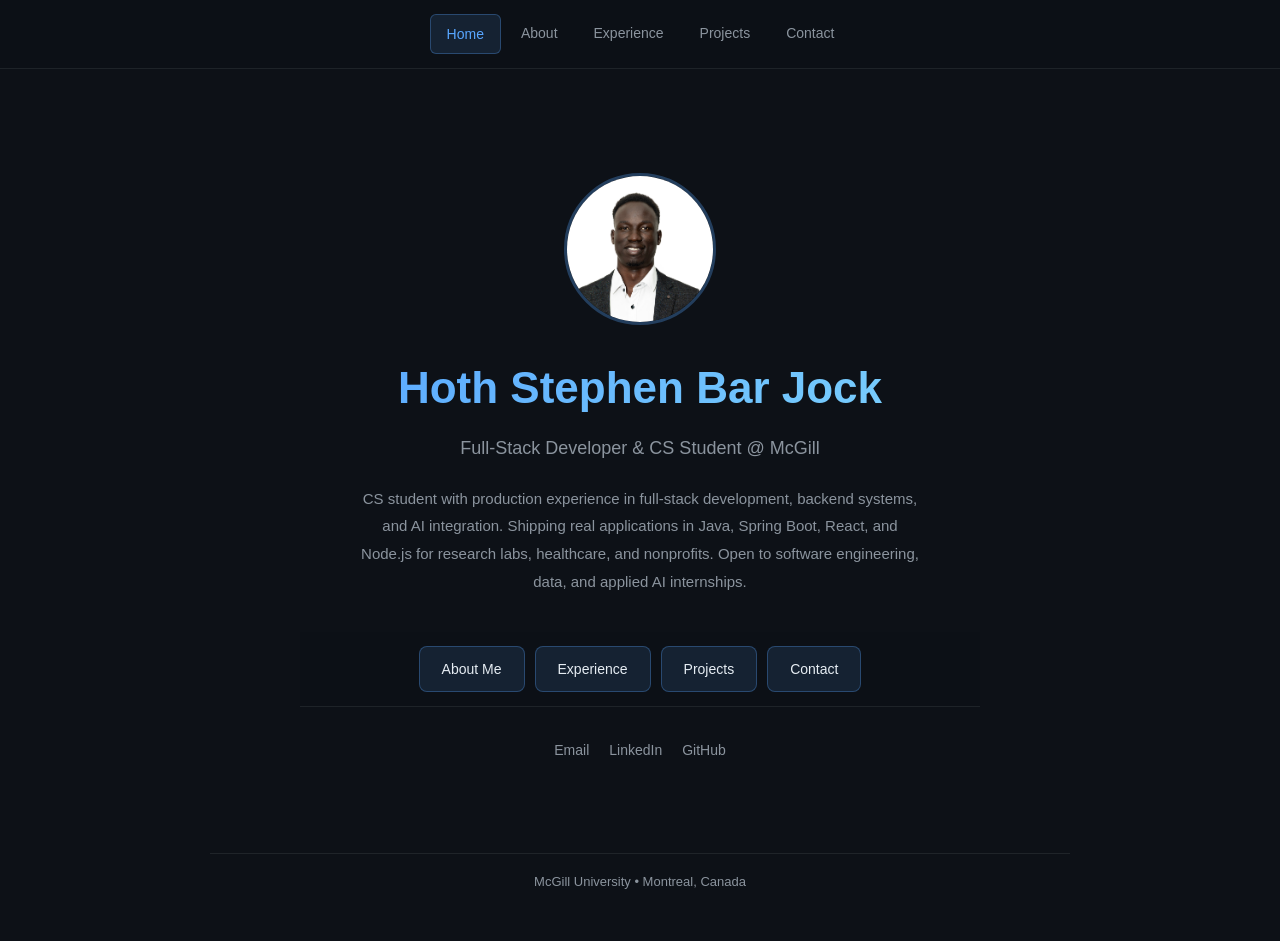
==== index.html @ c53341c7 "Initial portfolio site" ====
<!DOCTYPE html>
<html lang="en">
<head>
  <meta charset="utf-8">
  <meta name="viewport" content="width=device-width, initial-scale=1">
  <meta name="description" content="Hoth Stephen Bar Jock — Full-Stack Developer and CS student at McGill University. Building scalable APIs, web applications, and AI-integrated systems.">
  <meta name="robots" content="index, follow">
  <meta name="theme-color" content="#0d1117">
  <meta property="og:title" content="Hoth Stephen Bar Jock — Full-Stack Developer">
  <meta property="og:description" content="CS student at McGill building scalable APIs, web apps, and AI-integrated systems in Java, Spring Boot, React, and Node.js.">
  <meta property="og:type" content="website">
  <meta http-equiv="Content-Security-Policy" content="default-src 'self'; style-src 'self'; img-src 'self'; script-src 'none'; base-uri 'self'; form-action 'none'">
  <meta http-equiv="X-Content-Type-Options" content="nosniff">
  <title>Hoth Stephen Bar Jock — Full-Stack Developer</title>
  <link rel="stylesheet" href="assets/style.css">
</head>
<body>
  <a href="#main" class="skip-link">Skip to main content</a>

  <nav aria-label="Main navigation">
    <ul>
      <li><a href="index.html" class="active" aria-current="page">Home</a></li>
      <li><a href="about.html">About</a></li>
      <li><a href="experience.html">Experience</a></li>
      <li><a href="projects.html">Projects</a></li>
      <li><a href="contact.html">Contact</a></li>
    </ul>
  </nav>

  <main id="main">
    <div class="landing-container">
      <div class="landing-content">
        <img
          src="profile.jpeg"
          alt="Hoth Stephen Bar Jock"
          class="profile-pic"
          width="152"
          height="152"
        >

        <h1 class="landing-name">Hoth Stephen Bar Jock</h1>
        <p class="landing-subtitle">Full-Stack Developer &amp; CS Student @ McGill</p>

        <p class="landing-intro">
          CS student with production experience in full-stack development, backend systems, and AI integration.
          Shipping real applications in Java, Spring Boot, React, and Node.js for research labs, healthcare, and nonprofits.
          Open to software engineering, data, and applied AI internships.
        </p>

        <nav class="nav-links" aria-label="Page shortcuts">
          <a href="about.html">About Me</a>
          <a href="experience.html">Experience</a>
          <a href="projects.html">Projects</a>
          <a href="contact.html">Contact</a>
        </nav>

        <div class="social-links">
          <a href="mailto:hothbar7@gmail.com">Email</a>
          <a href="https://linkedin.com/in/hothjock" target="_blank" rel="noopener noreferrer">LinkedIn</a>
          <a href="https://github.com/hothbar" target="_blank" rel="noopener noreferrer">GitHub</a>
        </div>
      </div>

      <div class="landing-footer">
        McGill University &bull; Montreal, Canada
      </div>
    </div>
  </main>
</body>
</html>
---- assets/style.css ----
:root {
  --bg: #0d1117;
  --card: #161b22;
  --text: #e6edf3;
  --muted: #8b949e;
  --accent: #58a6ff;
  --accent-dim: rgba(88,166,255,0.12);
  --accent-border: rgba(88,166,255,0.3);
  --border: rgba(240,246,252,0.08);
}

* { box-sizing: border-box; margin: 0; padding: 0; }

html { scroll-behavior: smooth; }

body {
  font-family: -apple-system, BlinkMacSystemFont, "Segoe UI", Roboto, "Helvetica Neue", Arial, sans-serif;
  background: var(--bg);
  color: var(--text);
  line-height: 1.6;
  min-height: 100vh;
}

/* Skip link — keyboard accessibility */
.skip-link {
  position: absolute;
  top: -48px;
  left: 16px;
  background: var(--accent);
  color: #0d1117;
  padding: 10px 18px;
  text-decoration: none;
  border-radius: 0 0 8px 8px;
  font-weight: 600;
  font-size: 14px;
  z-index: 100;
  transition: top 0.15s;
}
.skip-link:focus { top: 0; }

/* Focus ring */
a:focus-visible,
button:focus-visible {
  outline: 2px solid var(--accent);
  outline-offset: 3px;
  border-radius: 4px;
}

/* Nav */
nav {
  background: rgba(13,17,23,0.96);
  backdrop-filter: blur(12px);
  -webkit-backdrop-filter: blur(12px);
  border-bottom: 1px solid var(--border);
  padding: 14px 20px;
  position: sticky;
  top: 0;
  z-index: 50;
}

nav ul {
  list-style: none;
  display: flex;
  gap: 4px;
  justify-content: center;
  flex-wrap: wrap;
  max-width: 900px;
  margin: 0 auto;
}

nav a {
  color: var(--muted);
  text-decoration: none;
  padding: 8px 16px;
  border-radius: 6px;
  transition: background 0.15s, color 0.15s;
  font-size: 14px;
  font-weight: 500;
  display: block;
}

nav a:hover {
  background: var(--accent-dim);
  color: var(--accent);
}

nav a.active {
  background: var(--accent-dim);
  color: var(--accent);
  border: 1px solid var(--accent-border);
}

/* Layout */
.container {
  max-width: 900px;
  margin: 0 auto;
  padding: 48px 20px;
}

/* Page header */
.page-header {
  text-align: center;
  margin-bottom: 52px;
}

.page-header h1 {
  font-size: 40px;
  font-weight: 700;
  margin-bottom: 10px;
  background: linear-gradient(135deg, var(--accent) 0%, #7dd3fc 100%);
  -webkit-background-clip: text;
  -webkit-text-fill-color: transparent;
  background-clip: text;
}

.page-header p { color: var(--muted); font-size: 17px; }

/* Cards */
.card {
  background: var(--card);
  border: 1px solid var(--border);
  border-radius: 12px;
  padding: 28px 30px;
  margin-bottom: 18px;
  transition: border-color 0.2s, transform 0.2s;
}

.card:hover {
  border-color: var(--accent-border);
  transform: translateY(-1px);
}

.card h2 {
  font-size: 19px;
  font-weight: 600;
  margin-bottom: 6px;
  color: var(--text);
}

.card .meta {
  color: var(--muted);
  font-size: 13px;
  margin-bottom: 12px;
}

.card p {
  color: var(--muted);
  font-size: 15px;
  line-height: 1.75;
}

.card ul {
  list-style: none;
  padding: 0;
  margin: 0;
}

.card ul li {
  color: var(--muted);
  font-size: 15px;
  line-height: 1.75;
  padding-left: 18px;
  position: relative;
  margin-bottom: 6px;
}

.card ul li::before {
  content: "›";
  position: absolute;
  left: 0;
  color: var(--accent);
  font-weight: 700;
}

/* Date badge */
.date-badge {
  display: inline-block;
  color: var(--accent);
  font-size: 11px;
  font-weight: 600;
  letter-spacing: 0.5px;
  text-transform: uppercase;
  margin-bottom: 8px;
}

/* Tags */
.skills {
  display: flex;
  gap: 8px;
  flex-wrap: wrap;
  margin-top: 14px;
}

.tag {
  font-size: 12px;
  color: var(--accent);
  background: var(--accent-dim);
  border: 1px solid var(--accent-border);
  padding: 3px 11px;
  border-radius: 20px;
  font-weight: 500;
}

/* Project grid */
.project-grid {
  display: grid;
  grid-template-columns: repeat(auto-fit, minmax(280px, 1fr));
  gap: 18px;
}

/* GitHub / external link buttons inside cards */
.card-links {
  display: flex;
  gap: 10px;
  margin-top: 16px;
  flex-wrap: wrap;
}

.card-links a {
  font-size: 12px;
  font-weight: 500;
  color: var(--accent);
  text-decoration: none;
  border: 1px solid var(--accent-border);
  padding: 5px 14px;
  border-radius: 6px;
  transition: background 0.15s;
}

.card-links a:hover {
  background: var(--accent-dim);
  text-decoration: none;
}

/* Skills grouped by category */
.skill-group {
  margin-bottom: 18px;
}

.skill-group:last-child { margin-bottom: 0; }

.skill-group-label {
  font-size: 11px;
  font-weight: 600;
  text-transform: uppercase;
  letter-spacing: 0.6px;
  color: var(--muted);
  margin-bottom: 8px;
}

/* Awards */
.award-item {
  padding: 14px 0;
  border-bottom: 1px solid var(--border);
}

.award-item:last-child {
  border-bottom: none;
  padding-bottom: 0;
}

.award-item:first-child { padding-top: 0; }

.award-item h3 {
  font-size: 15px;
  font-weight: 600;
  color: var(--text);
  margin-bottom: 2px;
}

.award-item p {
  font-size: 13px;
  color: var(--muted);
  line-height: 1.5;
}

/* Contact grid */
.contact-grid {
  display: grid;
  grid-template-columns: repeat(auto-fit, minmax(180px, 1fr));
  gap: 14px;
  margin-top: 24px;
}

.contact-item {
  display: flex;
  flex-direction: column;
  align-items: center;
  gap: 6px;
  padding: 20px 16px;
  background: var(--card);
  border: 1px solid var(--border);
  border-radius: 10px;
  text-decoration: none;
  transition: border-color 0.2s, transform 0.2s;
}

.contact-item:hover {
  border-color: var(--accent-border);
  transform: translateY(-2px);
  text-decoration: none;
}

.contact-label {
  font-size: 10px;
  text-transform: uppercase;
  letter-spacing: 0.6px;
  color: var(--muted);
  font-weight: 600;
}

.contact-value {
  font-size: 13px;
  color: var(--accent);
  text-align: center;
  word-break: break-all;
}

/* Links */
a { color: var(--accent); text-decoration: none; }
a:hover { text-decoration: underline; }

/* Footer */
footer {
  margin-top: 72px;
  padding-top: 20px;
  border-top: 1px solid var(--border);
  color: var(--muted);
  font-size: 13px;
  text-align: center;
}

/* ── Landing page ── */
.landing-container {
  max-width: 900px;
  margin: 0 auto;
  padding: 48px 20px;
}

.landing-content {
  text-align: center;
  max-width: 680px;
  margin: 0 auto;
  padding: 56px 0 40px;
}

.profile-pic {
  width: 152px;
  height: 152px;
  border-radius: 50%;
  border: 3px solid var(--accent-border);
  object-fit: cover;
  object-position: center 15%;
  margin: 0 auto 28px;
  display: block;
  transition: transform 0.25s ease, box-shadow 0.25s ease;
}

.profile-pic:hover {
  transform: scale(1.04);
  box-shadow: 0 0 0 6px var(--accent-dim);
}

.landing-name {
  font-size: 44px;
  font-weight: 700;
  margin-bottom: 10px;
  background: linear-gradient(135deg, var(--accent) 0%, #7dd3fc 100%);
  -webkit-background-clip: text;
  -webkit-text-fill-color: transparent;
  background-clip: text;
}

.landing-subtitle {
  color: var(--muted);
  font-size: 18px;
  margin-bottom: 22px;
  font-weight: 400;
}

.landing-intro {
  font-size: 15px;
  line-height: 1.85;
  color: var(--muted);
  margin-bottom: 36px;
  max-width: 560px;
  margin-left: auto;
  margin-right: auto;
}

.nav-links {
  display: flex;
  gap: 10px;
  justify-content: center;
  flex-wrap: wrap;
  margin-bottom: 32px;
}

.nav-links a {
  color: var(--text);
  text-decoration: none;
  padding: 11px 22px;
  background: var(--accent-dim);
  border: 1px solid var(--accent-border);
  border-radius: 8px;
  font-size: 14px;
  font-weight: 500;
  transition: background 0.15s, transform 0.15s;
}

.nav-links a:hover {
  background: rgba(88,166,255,0.22);
  transform: translateY(-2px);
  text-decoration: none;
}

.social-links {
  display: flex;
  gap: 20px;
  justify-content: center;
  margin-top: 20px;
}

.social-links a {
  color: var(--muted);
  text-decoration: none;
  font-size: 14px;
  transition: color 0.15s;
}

.social-links a:hover { color: var(--accent); }

.landing-footer {
  margin-top: 52px;
  padding-top: 18px;
  border-top: 1px solid var(--border);
  color: var(--muted);
  font-size: 13px;
  text-align: center;
}

/* ── Responsive ── */
@media (max-width: 600px) {
  .page-header h1 { font-size: 30px; }
  .landing-name { font-size: 32px; }
  .landing-subtitle { font-size: 16px; }
  .project-grid { grid-template-columns: 1fr; }
  .card { padding: 20px; }
  nav a { padding: 7px 11px; font-size: 13px; }
  .contact-grid { grid-template-columns: 1fr 1fr; }
}

/* ── Print ── */
@media print {
  nav, footer, .landing-footer { display: none; }
  body { background: #fff; color: #000; }
  .card { border: 1px solid #ccc; box-shadow: none; }
  .tag { border: 1px solid #aaa; color: #333; }
  a { color: #0969da; }
  .card:hover { transform: none; }
}
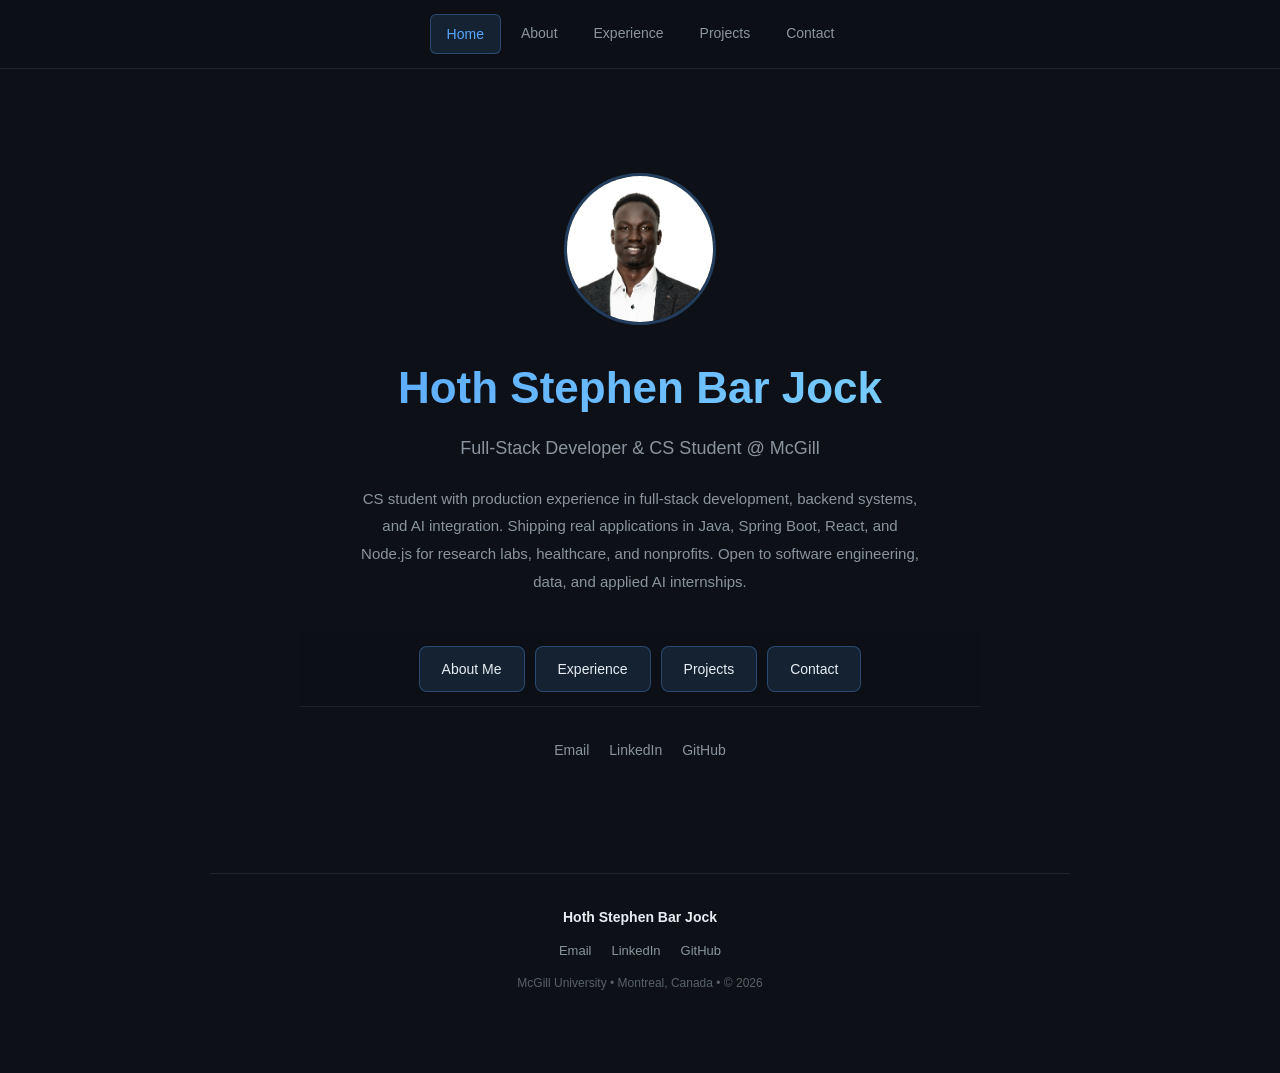
==== commit 121ebe1e: "Add consistent footer across all pages" ====
--- a/index.html
+++ b/index.html
@@ -61,9 +61,15 @@
         </div>
       </div>
 
-      <div class="landing-footer">
-        McGill University &bull; Montreal, Canada
-      </div>
+      <footer>
+        <p class="footer-name">Hoth Stephen Bar Jock</p>
+        <div class="footer-links">
+          <a href="mailto:hothbar7@gmail.com">Email</a>
+          <a href="https://linkedin.com/in/hothjock" target="_blank" rel="noopener noreferrer">LinkedIn</a>
+          <a href="https://github.com/hothbar" target="_blank" rel="noopener noreferrer">GitHub</a>
+        </div>
+        <p class="footer-copy">McGill University &bull; Montreal, Canada &bull; &copy; 2026</p>
+      </footer>
     </div>
   </main>
 </body>
--- a/assets/style.css
+++ b/assets/style.css
@@ -201,6 +201,13 @@
   font-weight: 500;
 }
 
+/* VPN / access caution note */
+.vpn-note {
+  margin-top: 10px;
+  font-size: 12px;
+  color: #e3b341;
+}
+
 /* Project grid */
 .project-grid {
   display: grid;
@@ -323,11 +330,39 @@
 /* Footer */
 footer {
   margin-top: 72px;
-  padding-top: 20px;
+  padding: 32px 20px;
   border-top: 1px solid var(--border);
+  text-align: center;
+}
+
+.footer-links {
+  display: flex;
+  gap: 20px;
+  justify-content: center;
+  margin: 12px 0;
+}
+
+.footer-links a {
   color: var(--muted);
   font-size: 13px;
-  text-align: center;
+  text-decoration: none;
+  transition: color 0.15s;
+}
+
+.footer-links a:hover { color: var(--accent); }
+
+.footer-name {
+  font-size: 14px;
+  font-weight: 600;
+  color: var(--text);
+  margin-bottom: 4px;
+}
+
+.footer-copy {
+  font-size: 12px;
+  color: var(--muted);
+  margin-top: 12px;
+  opacity: 0.6;
 }
 
 /* ── Landing page ── */
@@ -430,14 +465,6 @@
 
 .social-links a:hover { color: var(--accent); }
 
-.landing-footer {
-  margin-top: 52px;
-  padding-top: 18px;
-  border-top: 1px solid var(--border);
-  color: var(--muted);
-  font-size: 13px;
-  text-align: center;
-}
 
 /* ── Responsive ── */
 @media (max-width: 600px) {
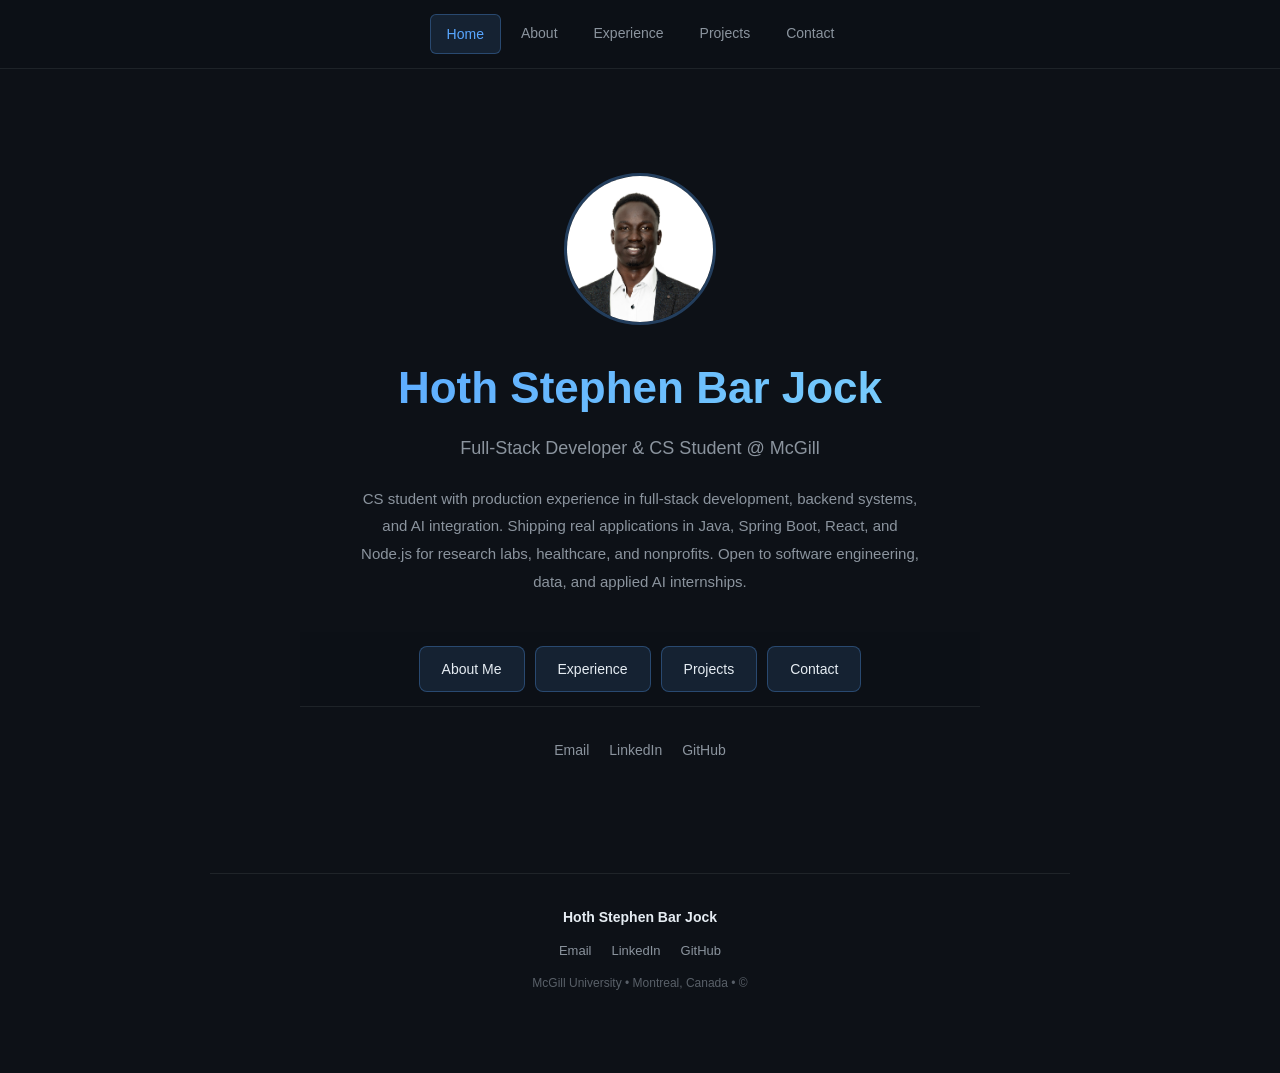
==== commit 5277c641: "Dynamic copyright year via JS" ====
--- a/index.html
+++ b/index.html
@@ -9,7 +9,7 @@
   <meta property="og:title" content="Hoth Stephen Bar Jock — Full-Stack Developer">
   <meta property="og:description" content="CS student at McGill building scalable APIs, web apps, and AI-integrated systems in Java, Spring Boot, React, and Node.js.">
   <meta property="og:type" content="website">
-  <meta http-equiv="Content-Security-Policy" content="default-src 'self'; style-src 'self'; img-src 'self'; script-src 'none'; base-uri 'self'; form-action 'none'">
+  <meta http-equiv="Content-Security-Policy" content="default-src 'self'; style-src 'self'; img-src 'self'; script-src 'self'; base-uri 'self'; form-action 'none'">
   <meta http-equiv="X-Content-Type-Options" content="nosniff">
   <title>Hoth Stephen Bar Jock — Full-Stack Developer</title>
   <link rel="stylesheet" href="assets/style.css">
@@ -68,9 +68,10 @@
           <a href="https://linkedin.com/in/hothjock" target="_blank" rel="noopener noreferrer">LinkedIn</a>
           <a href="https://github.com/hothbar" target="_blank" rel="noopener noreferrer">GitHub</a>
         </div>
-        <p class="footer-copy">McGill University &bull; Montreal, Canada &bull; &copy; 2026</p>
+        <p class="footer-copy">McGill University &bull; Montreal, Canada &bull; &copy; <span id="year"></span></p>
       </footer>
     </div>
   </main>
+  <script src="assets/main.js"></script>
 </body>
 </html>
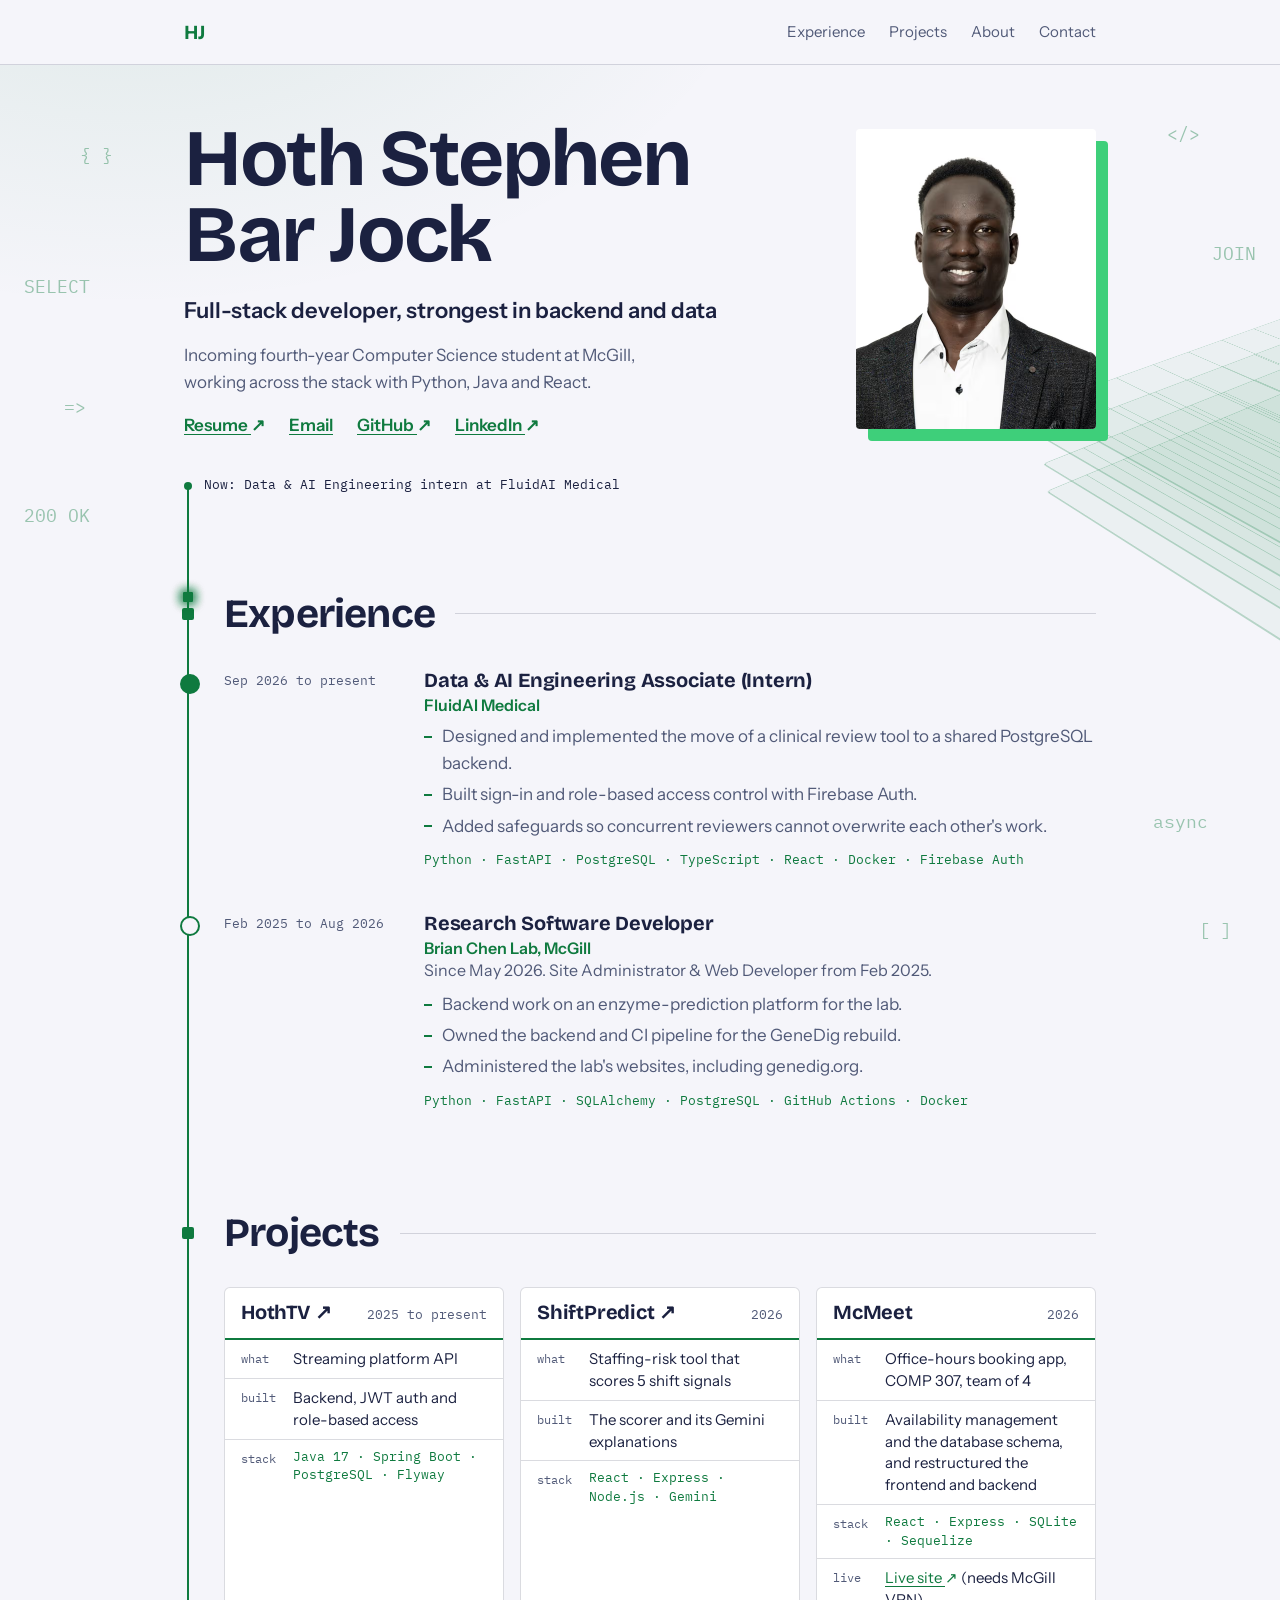
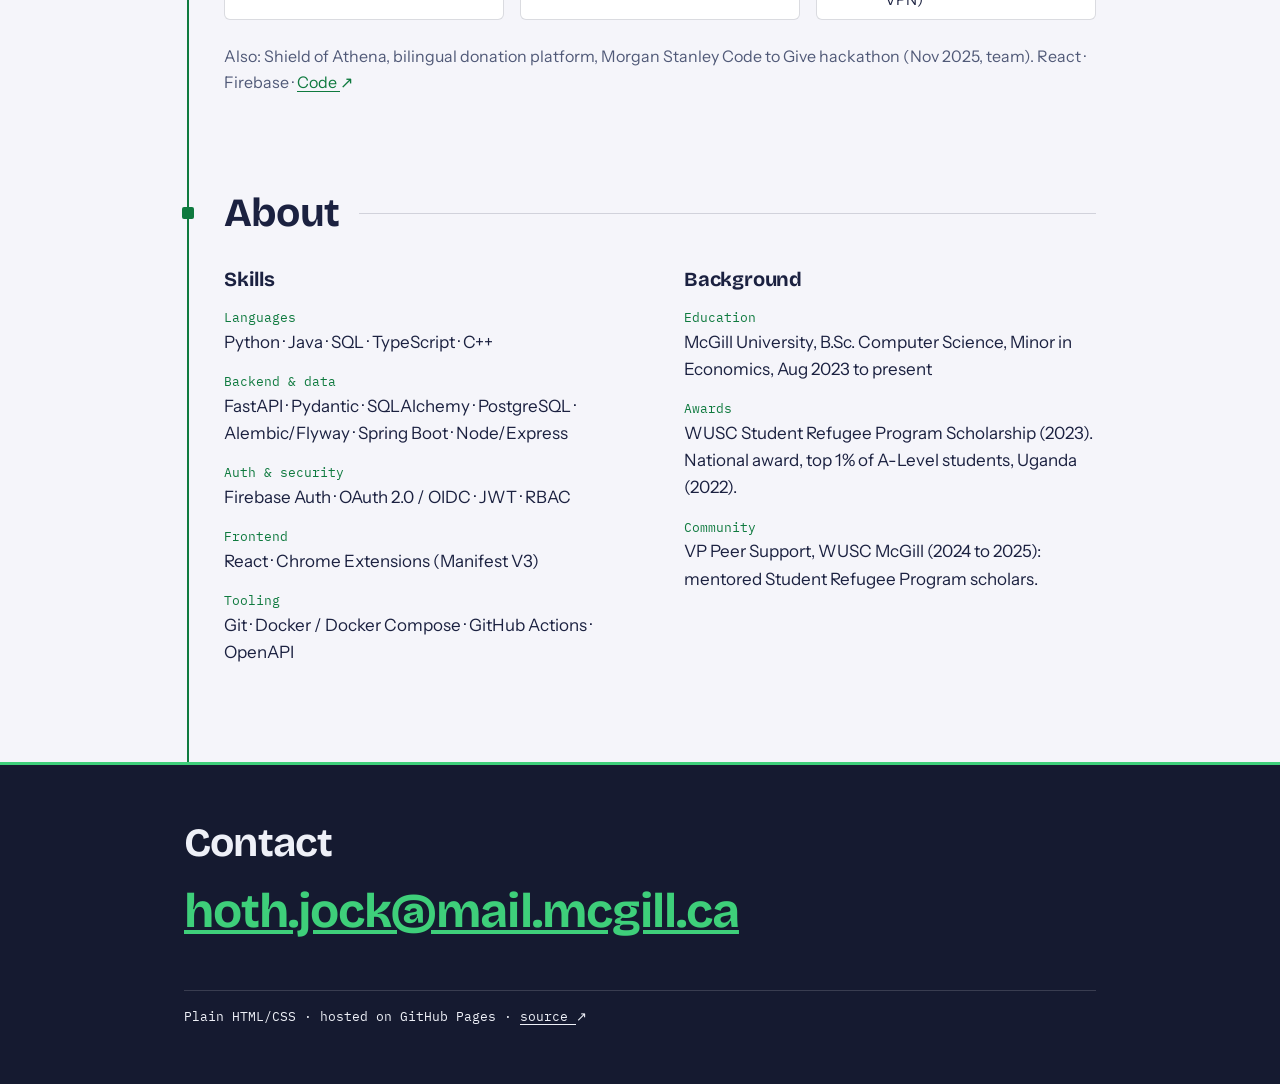
==== commit 8e36de0a: "Redesign site as a single page with self-hosted assets" ====
--- a/index.html
+++ b/index.html
@@ -2,76 +2,220 @@
 <html lang="en">
 <head>
   <meta charset="utf-8">
+  <meta http-equiv="Content-Security-Policy" content="default-src 'self'; img-src 'self'; style-src 'self'; font-src 'self'; script-src 'none'; object-src 'none'; base-uri 'self'; form-action 'none'">
+  <meta name="referrer" content="strict-origin-when-cross-origin">
   <meta name="viewport" content="width=device-width, initial-scale=1">
-  <meta name="description" content="Hoth Stephen Bar Jock — Full-Stack Developer and CS student at McGill University. Building scalable APIs, web applications, and AI-integrated systems.">
+  <title>Hoth Stephen Bar Jock, software developer</title>
+  <meta name="description" content="Hoth Stephen Bar Jock is a full-stack developer and McGill Computer Science student, strongest in backend and data systems.">
   <meta name="robots" content="index, follow">
-  <meta name="theme-color" content="#0d1117">
-  <meta property="og:title" content="Hoth Stephen Bar Jock — Full-Stack Developer">
-  <meta property="og:description" content="CS student at McGill building scalable APIs, web apps, and AI-integrated systems in Java, Spring Boot, React, and Node.js.">
+  <meta name="color-scheme" content="dark light">
+  <meta name="theme-color" content="#151a30" media="(prefers-color-scheme: dark)">
+  <meta name="theme-color" content="#f5f5fa" media="(prefers-color-scheme: light)">
+  <link rel="canonical" href="https://hothjock.com/">
   <meta property="og:type" content="website">
-  <meta http-equiv="Content-Security-Policy" content="default-src 'self'; style-src 'self'; img-src 'self'; script-src 'self'; base-uri 'self'; form-action 'none'">
-  <meta http-equiv="X-Content-Type-Options" content="nosniff">
-  <title>Hoth Stephen Bar Jock — Full-Stack Developer</title>
-  <link rel="stylesheet" href="assets/style.css">
+  <meta property="og:site_name" content="Hoth Stephen Bar Jock">
+  <meta property="og:title" content="Hoth Stephen Bar Jock, software developer">
+  <meta property="og:description" content="Full-stack developer, strongest in backend and data. CS student at McGill University, Montreal.">
+  <meta property="og:url" content="https://hothjock.com/">
+  <meta property="og:image" content="https://hothjock.com/assets/og.png">
+  <meta property="og:image:width" content="1200">
+  <meta property="og:image:height" content="630">
+  <meta property="og:image:alt" content="Hoth Stephen Bar Jock, full-stack developer, strongest in backend and data">
+  <meta name="twitter:card" content="summary_large_image">
+  <link rel="icon" href="/favicon.ico" sizes="32x32">
+  <link rel="icon" href="/assets/icon.svg" type="image/svg+xml">
+  <link rel="apple-touch-icon" href="/apple-touch-icon.png">
+  <link rel="preload" href="/assets/fonts/bricolage-grotesque-latin-700-normal.woff2" as="font" type="font/woff2" crossorigin>
+  <link rel="stylesheet" href="/assets/style.css">
+  <script type="application/ld+json">
+  {
+    "@context": "https://schema.org",
+    "@type": "Person",
+    "name": "Hoth Stephen Bar Jock",
+    "alternateName": ["Hoth Jock", "Hoth Bar Jock", "Hoth Bar"],
+    "url": "https://hothjock.com/",
+    "image": "https://hothjock.com/assets/profile-480.jpg",
+    "jobTitle": "Software Developer",
+    "alumniOf": { "@type": "CollegeOrUniversity", "name": "McGill University" },
+    "sameAs": ["https://www.linkedin.com/in/hothjock", "https://github.com/hothbar"]
+  }
+  </script>
 </head>
 <body>
   <a href="#main" class="skip-link">Skip to main content</a>
 
+  <div class="tokens" aria-hidden="true"><b></b><b></b><b></b><b></b><b></b><b></b><b></b><b></b></div>
+  <div class="db" aria-hidden="true"><div class="disks"><i></i><i></i><i></i><i></i></div></div>
+  <div class="scene" aria-hidden="true">
+    <div class="layers"><i></i><i></i><i></i><i></i></div>
+  </div>
+
   <nav aria-label="Main navigation">
-    <ul>
-      <li><a href="index.html" class="active" aria-current="page">Home</a></li>
-      <li><a href="about.html">About</a></li>
-      <li><a href="experience.html">Experience</a></li>
-      <li><a href="projects.html">Projects</a></li>
-      <li><a href="contact.html">Contact</a></li>
-    </ul>
+    <div class="bar">
+      <a class="brand" href="#main" aria-label="Back to top">HJ</a>
+      <ul role="list">
+        <li><a href="#experience">Experience</a></li>
+        <li><a href="#projects">Projects</a></li>
+        <li><a href="#about">About</a></li>
+        <li><a href="#contact">Contact</a></li>
+      </ul>
+    </div>
   </nav>
 
-  <main id="main">
-    <div class="landing-container">
-      <div class="landing-content">
-        <img
-          src="profile.jpeg"
-          alt="Hoth Stephen Bar Jock"
-          class="profile-pic"
-          width="152"
-          height="152"
-        >
-
-        <h1 class="landing-name">Hoth Stephen Bar Jock</h1>
-        <p class="landing-subtitle">Full-Stack Developer &amp; CS Student @ McGill</p>
-
-        <p class="landing-intro">
-          CS student with production experience in full-stack development, backend systems, and AI integration.
-          Shipping real applications in Java, Spring Boot, React, and Node.js for research labs, healthcare, and nonprofits.
-          Open to software engineering, data, and applied AI internships.
-        </p>
-
-        <nav class="nav-links" aria-label="Page shortcuts">
-          <a href="about.html">About Me</a>
-          <a href="experience.html">Experience</a>
-          <a href="projects.html">Projects</a>
-          <a href="contact.html">Contact</a>
-        </nav>
-
-        <div class="social-links">
-          <a href="mailto:hothbar7@gmail.com">Email</a>
-          <a href="https://linkedin.com/in/hothjock" target="_blank" rel="noopener noreferrer">LinkedIn</a>
-          <a href="https://github.com/hothbar" target="_blank" rel="noopener noreferrer">GitHub</a>
-        </div>
-      </div>
-
-      <footer>
-        <p class="footer-name">Hoth Stephen Bar Jock</p>
-        <div class="footer-links">
-          <a href="mailto:hothbar7@gmail.com">Email</a>
-          <a href="https://linkedin.com/in/hothjock" target="_blank" rel="noopener noreferrer">LinkedIn</a>
-          <a href="https://github.com/hothbar" target="_blank" rel="noopener noreferrer">GitHub</a>
-        </div>
-        <p class="footer-copy">McGill University &bull; Montreal, Canada &bull; &copy; <span id="year"></span></p>
-      </footer>
+  <main id="main" tabindex="-1">
+    <section class="intro" aria-label="Introduction">
+      <div>
+        <h1><span class="line">Hoth Stephen </span><span class="line">Bar Jock</span></h1>
+        <p class="headline">Full-stack developer, strongest in backend and data</p>
+        <p class="bio">Incoming fourth-year Computer Science student at McGill, working across the stack with Python, Java and React.</p>
+        <ul class="links" role="list">
+          <li><a href="/assets/Hoth_Jock_Resume.pdf" target="_blank" rel="noopener noreferrer">Resume <span class="arrow" aria-hidden="true">↗</span><span class="vh"> (PDF, opens in new tab)</span></a></li>
+          <li><a href="mailto:hoth.jock@mail.mcgill.ca">Email</a></li>
+          <li><a href="https://github.com/hothbar" target="_blank" rel="noopener noreferrer">GitHub <span class="arrow" aria-hidden="true">↗</span><span class="vh"> (opens in new tab)</span></a></li>
+          <li><a href="https://www.linkedin.com/in/hothjock" target="_blank" rel="noopener noreferrer">LinkedIn <span class="arrow" aria-hidden="true">↗</span><span class="vh"> (opens in new tab)</span></a></li>
+        </ul>
+        <p class="now"><span class="dot" aria-hidden="true"></span>Now: Data &amp; AI Engineering intern at FluidAI Medical</p>
+      </div>
+      <picture class="portrait">
+        <source type="image/avif" srcset="/assets/profile-480.avif">
+        <source type="image/webp" srcset="/assets/profile-480.webp">
+        <img src="/assets/profile-480.jpg" alt="Portrait of Hoth Stephen Bar Jock" width="480" height="600" fetchpriority="high">
+      </picture>
+    </section>
+
+    <div class="pipe">
+    <span class="packet" aria-hidden="true"></span><span class="packet" aria-hidden="true"></span><span class="packet" aria-hidden="true"></span>
+    <section id="experience" aria-labelledby="experience-label">
+      <h2 id="experience-label">Experience</h2>
+
+      <div>
+      <article class="stop current">
+        <p class="when">Sep 2026 to present</p>
+        <div>
+          <h3>Data &amp; AI Engineering Associate (Intern) <span class="org">FluidAI Medical</span></h3>
+          <ul role="list">
+            <li>Designed and implemented the move of a clinical review tool to a shared PostgreSQL backend.</li>
+            <li>Built sign-in and role-based access control with Firebase Auth.</li>
+            <li>Added safeguards so concurrent reviewers cannot overwrite each other's work.</li>
+          </ul>
+          <p class="stack">Python · FastAPI · PostgreSQL · TypeScript · React · Docker · Firebase Auth</p>
+        </div>
+      </article>
+
+      <article class="stop">
+        <p class="when">Feb 2025 to Aug 2026</p>
+        <div>
+          <h3>Research Software Developer <span class="org">Brian Chen Lab, McGill</span></h3>
+          <p class="sub">Since May 2026. Site Administrator &amp; Web Developer from Feb 2025.</p>
+          <ul role="list">
+            <li>Backend work on an enzyme-prediction platform for the lab.</li>
+            <li>Owned the backend and CI pipeline for the GeneDig rebuild.</li>
+            <li>Administered the lab's websites, including genedig.org.</li>
+          </ul>
+          <p class="stack">Python · FastAPI · SQLAlchemy · PostgreSQL · GitHub Actions · Docker</p>
+        </div>
+      </article>
+      </div>
+    </section>
+
+    <section id="projects" aria-labelledby="projects-label">
+      <h2 id="projects-label">Projects</h2>
+
+      <div class="tiles">
+      <article class="tile">
+        <header class="tile-head">
+          <h3><a href="https://github.com/hothbar/hothtv" target="_blank" rel="noopener noreferrer">HothTV <span class="arrow" aria-hidden="true">↗</span><span class="vh"> (opens in new tab)</span></a></h3>
+          <p class="when">2025 to present</p>
+        </header>
+        <dl class="spec">
+          <dt>what</dt>
+          <dd>Streaming platform API</dd>
+          <dt>built</dt>
+          <dd>Backend, JWT auth and role-based access</dd>
+          <dt>stack</dt>
+          <dd class="stack">Java 17 · Spring Boot · PostgreSQL · Flyway</dd>
+        </dl>
+      </article>
+
+      <article class="tile">
+        <header class="tile-head">
+          <h3><a href="https://github.com/hothbar/ShiftPredict" target="_blank" rel="noopener noreferrer">ShiftPredict <span class="arrow" aria-hidden="true">↗</span><span class="vh"> (opens in new tab)</span></a></h3>
+          <p class="when">2026</p>
+        </header>
+        <dl class="spec">
+          <dt>what</dt>
+          <dd>Staffing-risk tool that scores 5 shift signals</dd>
+          <dt>built</dt>
+          <dd>The scorer and its Gemini explanations</dd>
+          <dt>stack</dt>
+          <dd class="stack">React · Express · Node.js · Gemini</dd>
+        </dl>
+      </article>
+
+      <article class="tile">
+        <header class="tile-head">
+          <h3>McMeet</h3>
+          <p class="when">2026</p>
+        </header>
+        <dl class="spec">
+          <dt>what</dt>
+          <dd>Office-hours booking app, COMP 307, team of 4</dd>
+          <dt>built</dt>
+          <dd>Availability management and the database schema, and restructured the frontend and backend</dd>
+          <dt>stack</dt>
+          <dd class="stack">React · Express · SQLite · Sequelize</dd>
+          <dt>live</dt>
+          <dd><a href="https://winter2026-comp307-group23.cs.mcgill.ca/" target="_blank" rel="noopener noreferrer">Live site <span class="arrow" aria-hidden="true">↗</span><span class="vh"> (opens in new tab)</span></a> (needs McGill VPN)</dd>
+        </dl>
+      </article>
+      </div>
+
+      <p class="also">Also: Shield of Athena, bilingual donation platform, Morgan Stanley Code to Give hackathon (Nov 2025, team). React · Firebase · <a href="https://github.com/hothbar/shieldofathena_team4" target="_blank" rel="noopener noreferrer">Code <span class="arrow" aria-hidden="true">↗</span><span class="vh"> (opens in new tab)</span></a></p>
+    </section>
+
+    <section id="about" aria-labelledby="about-label">
+      <h2 id="about-label">About</h2>
+
+      <div class="about">
+        <div>
+          <h3>Skills</h3>
+          <dl class="facts">
+        <dt>Languages</dt>
+        <dd>Python · Java · SQL · TypeScript · C++</dd>
+        <dt>Backend &amp; data</dt>
+        <dd>FastAPI · Pydantic · SQLAlchemy · PostgreSQL · Alembic/Flyway · Spring Boot · Node/Express</dd>
+        <dt>Auth &amp; security</dt>
+        <dd>Firebase Auth · OAuth 2.0 / OIDC · JWT · RBAC</dd>
+        <dt>Frontend</dt>
+        <dd>React · Chrome Extensions (Manifest V3)</dd>
+        <dt>Tooling</dt>
+        <dd>Git · Docker / Docker Compose · GitHub Actions · OpenAPI</dd>
+          </dl>
+        </div>
+        <div>
+          <h3>Background</h3>
+          <dl class="facts">
+        <dt>Education</dt>
+        <dd>McGill University, B.Sc. Computer Science, Minor in Economics, Aug 2023 to present</dd>
+        <dt>Awards</dt>
+        <dd>WUSC Student Refugee Program Scholarship (2023). National award, top 1% of A-Level students, Uganda (2022).</dd>
+        <dt>Community</dt>
+        <dd>VP Peer Support, WUSC McGill (2024 to 2025): mentored Student Refugee Program scholars.</dd>
+          </dl>
+        </div>
+      </div>
+    </section>
     </div>
   </main>
-  <script src="assets/main.js"></script>
+
+  <footer id="contact">
+    <div class="band">
+      <h2>Contact</h2>
+      <p class="mail"><a href="mailto:hoth.jock@mail.mcgill.ca">hoth.jock@mail.mcgill.ca</a></p>
+      <div class="meta">
+        <p class="stack">Plain HTML/CSS · hosted on GitHub Pages · <a href="https://github.com/hothbar/hothbar.github.io" target="_blank" rel="noopener noreferrer">source <span class="arrow" aria-hidden="true">↗</span><span class="vh"> (opens in new tab)</span></a></p>
+      </div>
+    </div>
+  </footer>
 </body>
 </html>
--- a/assets/style.css
+++ b/assets/style.css
@@ -1,35 +1,106 @@
+@font-face {
+  font-family: "Bricolage Grotesque";
+  src: url("fonts/bricolage-grotesque-latin-700-normal.woff2") format("woff2");
+  font-weight: 700;
+  font-display: swap;
+}
+
+@font-face {
+  font-family: "Instrument Sans";
+  src: url("fonts/instrument-sans-latin-400-normal.woff2") format("woff2");
+  font-weight: 400;
+  font-display: swap;
+}
+
+@font-face {
+  font-family: "Instrument Sans";
+  src: url("fonts/instrument-sans-latin-600-normal.woff2") format("woff2");
+  font-weight: 600;
+  font-display: swap;
+}
+
+@font-face {
+  font-family: "IBM Plex Mono";
+  src: url("fonts/ibm-plex-mono-latin-400-normal.woff2") format("woff2");
+  font-weight: 400;
+  font-display: swap;
+}
+
 :root {
-  --bg: #0d1117;
-  --card: #161b22;
-  --text: #e6edf3;
-  --muted: #8b949e;
-  --accent: #58a6ff;
-  --accent-dim: rgba(88,166,255,0.12);
-  --accent-border: rgba(88,166,255,0.3);
-  --border: rgba(240,246,252,0.08);
+  --bg: #151a30;
+  --bg-nav: rgba(21,26,48,0.985);
+  --surface: #1e2542;
+  --text: #eef0f7;
+  --muted: #aab1c8;
+  --accent: #3ecf7a;
+  --on-accent: #151a30;
+  --frame: #3ecf7a;
+  --glow: rgba(62,207,122,0.13);
+  --band: #1e2542;
+  --on-band: #eef0f7;
+  --token: rgba(62,207,122,0.42);
+  --plane: rgba(62,207,122,0.32);
+  --plane-fill: rgba(62,207,122,0.05);
+  --border: rgba(238,240,247,0.16);
+  --display: "Bricolage Grotesque", -apple-system, BlinkMacSystemFont, "Segoe UI", Arial, sans-serif;
+  --body: "Instrument Sans", -apple-system, BlinkMacSystemFont, "Segoe UI", Arial, sans-serif;
+  --mono: "IBM Plex Mono", ui-monospace, SFMono-Regular, Menlo, Consolas, monospace;
+  --gap: 6rem;
+  --pipe: 2.5rem;
+  --line: 0.1875rem;
+}
+
+@media (prefers-color-scheme: light) {
+  :root {
+    --bg: #f5f5fa;
+    --bg-nav: rgba(245,245,250,0.985);
+    --surface: #ffffff;
+    --text: #1b2140;
+    --muted: #515a78;
+    --accent: #0f7a3f;
+    --on-accent: #ffffff;
+    --glow: rgba(15,122,63,0.1);
+    --band: #151a30;
+    --on-band: #eef0f7;
+    --token: rgba(15,122,63,0.4);
+    --plane: rgba(15,122,63,0.24);
+    --plane-fill: rgba(15,122,63,0.04);
+    --border: rgba(27,33,64,0.16);
+  }
 }
 
 * { box-sizing: border-box; margin: 0; padding: 0; }
 
-html { scroll-behavior: smooth; }
+html {
+  scroll-behavior: smooth;
+  scroll-padding-top: 4.5rem;
+  background:
+    radial-gradient(58rem 36rem at 10% -6rem, var(--glow), transparent 70%) no-repeat,
+    var(--bg);
+}
 
 body {
-  font-family: -apple-system, BlinkMacSystemFont, "Segoe UI", Roboto, "Helvetica Neue", Arial, sans-serif;
-  background: var(--bg);
+  font-family: var(--body);
+  font-size: 1.0625rem;
+  line-height: 1.6;
   color: var(--text);
-  line-height: 1.6;
-  min-height: 100vh;
-}
-
-/* Skip link — keyboard accessibility */
+}
+
+a {
+  color: var(--accent);
+  text-underline-offset: 3px;
+}
+
+ul { list-style: none; }
+
+/* Skip link */
 .skip-link {
   position: absolute;
   top: -48px;
   left: 16px;
   background: var(--accent);
-  color: #0d1117;
+  color: var(--on-accent);
   padding: 10px 18px;
-  text-decoration: none;
   border-radius: 0 0 8px 8px;
   font-weight: 600;
   font-size: 14px;
@@ -38,451 +109,792 @@
 }
 .skip-link:focus { top: 0; }
 
-/* Focus ring */
-a:focus-visible,
-button:focus-visible {
-  outline: 2px solid var(--accent);
+a:focus-visible {
+  outline: 2px solid currentColor;
   outline-offset: 3px;
-  border-radius: 4px;
+  border-radius: 2px;
+}
+
+main:focus { outline: none; }
+
+.vh {
+  position: absolute;
+  width: 1px;
+  height: 1px;
+  overflow: hidden;
+  clip-path: inset(50%);
+  white-space: nowrap;
 }
 
 /* Nav */
 nav {
-  background: rgba(13,17,23,0.96);
-  backdrop-filter: blur(12px);
-  -webkit-backdrop-filter: blur(12px);
-  border-bottom: 1px solid var(--border);
-  padding: 14px 20px;
   position: sticky;
   top: 0;
   z-index: 50;
+  background: var(--bg-nav);
+  border-bottom: 1px solid var(--border);
+}
+
+.bar {
+  display: flex;
+  align-items: center;
+  justify-content: space-between;
+  gap: 1rem;
+  max-width: 60rem;
+  margin-inline: auto;
+  padding: 0.75rem 1.5rem;
 }
 
 nav ul {
-  list-style: none;
   display: flex;
-  gap: 4px;
-  justify-content: center;
   flex-wrap: wrap;
-  max-width: 900px;
-  margin: 0 auto;
+  justify-content: flex-end;
+  gap: 0.25rem 1.5rem;
+}
+
+nav .brand {
+  color: var(--accent);
+  font-family: var(--display);
+  font-size: 1.25rem;
+  font-weight: 700;
+  letter-spacing: -0.02em;
 }
 
 nav a {
+  display: inline-block;
+  padding-block: 0.25rem;
   color: var(--muted);
-  text-decoration: none;
-  padding: 8px 16px;
-  border-radius: 6px;
-  transition: background 0.15s, color 0.15s;
-  font-size: 14px;
-  font-weight: 500;
-  display: block;
-}
-
-nav a:hover {
-  background: var(--accent-dim);
-  color: var(--accent);
-}
-
-nav a.active {
-  background: var(--accent-dim);
-  color: var(--accent);
-  border: 1px solid var(--accent-border);
-}
-
-/* Layout */
-.container {
-  max-width: 900px;
-  margin: 0 auto;
-  padding: 48px 20px;
-}
-
-/* Page header */
-.page-header {
-  text-align: center;
-  margin-bottom: 52px;
-}
-
-.page-header h1 {
-  font-size: 40px;
-  font-weight: 700;
-  margin-bottom: 10px;
-  background: linear-gradient(135deg, var(--accent) 0%, #7dd3fc 100%);
-  -webkit-background-clip: text;
-  -webkit-text-fill-color: transparent;
-  background-clip: text;
-}
-
-.page-header p { color: var(--muted); font-size: 17px; }
-
-/* Cards */
-.card {
-  background: var(--card);
-  border: 1px solid var(--border);
-  border-radius: 12px;
-  padding: 28px 30px;
-  margin-bottom: 18px;
-  transition: border-color 0.2s, transform 0.2s;
-}
-
-.card:hover {
-  border-color: var(--accent-border);
-  transform: translateY(-1px);
-}
-
-.card h2 {
-  font-size: 19px;
-  font-weight: 600;
-  margin-bottom: 6px;
-  color: var(--text);
-}
-
-.card .meta {
-  color: var(--muted);
-  font-size: 13px;
-  margin-bottom: 12px;
-}
-
-.card p {
-  color: var(--muted);
-  font-size: 15px;
-  line-height: 1.75;
-}
-
-.card ul {
-  list-style: none;
-  padding: 0;
-  margin: 0;
-}
-
-.card ul li {
-  color: var(--muted);
-  font-size: 15px;
-  line-height: 1.75;
-  padding-left: 18px;
-  position: relative;
-  margin-bottom: 6px;
-}
-
-.card ul li::before {
-  content: "›";
-  position: absolute;
-  left: 0;
-  color: var(--accent);
-  font-weight: 700;
-}
-
-/* Date badge */
-.date-badge {
-  display: inline-block;
-  color: var(--accent);
-  font-size: 11px;
-  font-weight: 600;
-  letter-spacing: 0.5px;
-  text-transform: uppercase;
-  margin-bottom: 8px;
-}
-
-/* Tags */
-.skills {
-  display: flex;
-  gap: 8px;
-  flex-wrap: wrap;
-  margin-top: 14px;
-}
-
-.tag {
-  font-size: 12px;
-  color: var(--accent);
-  background: var(--accent-dim);
-  border: 1px solid var(--accent-border);
-  padding: 3px 11px;
-  border-radius: 20px;
-  font-weight: 500;
-}
-
-/* VPN / access caution note */
-.vpn-note {
-  margin-top: 10px;
-  font-size: 12px;
-  color: #e3b341;
-}
-
-/* Project grid */
-.project-grid {
-  display: grid;
-  grid-template-columns: repeat(auto-fit, minmax(280px, 1fr));
-  gap: 18px;
-}
-
-/* GitHub / external link buttons inside cards */
-.card-links {
-  display: flex;
-  gap: 10px;
-  margin-top: 16px;
-  flex-wrap: wrap;
-}
-
-.card-links a {
-  font-size: 12px;
-  font-weight: 500;
-  color: var(--accent);
-  text-decoration: none;
-  border: 1px solid var(--accent-border);
-  padding: 5px 14px;
-  border-radius: 6px;
-  transition: background 0.15s;
-}
-
-.card-links a:hover {
-  background: var(--accent-dim);
-  text-decoration: none;
-}
-
-/* Skills grouped by category */
-.skill-group {
-  margin-bottom: 18px;
-}
-
-.skill-group:last-child { margin-bottom: 0; }
-
-.skill-group-label {
-  font-size: 11px;
-  font-weight: 600;
-  text-transform: uppercase;
-  letter-spacing: 0.6px;
-  color: var(--muted);
-  margin-bottom: 8px;
-}
-
-/* Awards */
-.award-item {
-  padding: 14px 0;
-  border-bottom: 1px solid var(--border);
-}
-
-.award-item:last-child {
-  border-bottom: none;
-  padding-bottom: 0;
-}
-
-.award-item:first-child { padding-top: 0; }
-
-.award-item h3 {
-  font-size: 15px;
-  font-weight: 600;
-  color: var(--text);
-  margin-bottom: 2px;
-}
-
-.award-item p {
-  font-size: 13px;
-  color: var(--muted);
-  line-height: 1.5;
-}
-
-/* Contact grid */
-.contact-grid {
-  display: grid;
-  grid-template-columns: repeat(auto-fit, minmax(180px, 1fr));
-  gap: 14px;
-  margin-top: 24px;
-}
-
-.contact-item {
-  display: flex;
-  flex-direction: column;
-  align-items: center;
-  gap: 6px;
-  padding: 20px 16px;
-  background: var(--card);
-  border: 1px solid var(--border);
-  border-radius: 10px;
-  text-decoration: none;
-  transition: border-color 0.2s, transform 0.2s;
-}
-
-.contact-item:hover {
-  border-color: var(--accent-border);
-  transform: translateY(-2px);
-  text-decoration: none;
-}
-
-.contact-label {
-  font-size: 10px;
-  text-transform: uppercase;
-  letter-spacing: 0.6px;
-  color: var(--muted);
-  font-weight: 600;
-}
-
-.contact-value {
-  font-size: 13px;
-  color: var(--accent);
-  text-align: center;
-  word-break: break-all;
-}
-
-/* Links */
-a { color: var(--accent); text-decoration: none; }
-a:hover { text-decoration: underline; }
-
-/* Footer */
-footer {
-  margin-top: 72px;
-  padding: 32px 20px;
-  border-top: 1px solid var(--border);
-  text-align: center;
-}
-
-.footer-links {
-  display: flex;
-  gap: 20px;
-  justify-content: center;
-  margin: 12px 0;
-}
-
-.footer-links a {
-  color: var(--muted);
-  font-size: 13px;
+  font-size: 0.9375rem;
   text-decoration: none;
   transition: color 0.15s;
 }
-
-.footer-links a:hover { color: var(--accent); }
-
-.footer-name {
-  font-size: 14px;
+nav a:hover { color: var(--text); }
+
+/* Layout */
+main {
+  max-width: 60rem;
+  margin-inline: auto;
+  padding: 3.5rem 1.5rem 0;
+}
+
+/* The pipeline: one line from the Now dot, through every section, into Contact */
+.pipe {
+  position: relative;
+  margin-top: var(--gap);
+  padding-left: var(--pipe);
+}
+
+.pipe::before,
+.pipe::after {
+  content: "";
+  position: absolute;
+  top: 0;
+  bottom: calc(-1 * var(--gap));
+  left: var(--line);
+  width: 2px;
+  background: var(--accent);
+}
+
+.pipe::after { display: none; }
+
+.pipe > section + section { margin-top: var(--gap); }
+
+.pipe h2 { position: relative; }
+
+.pipe h2::before {
+  content: "";
+  position: absolute;
+  top: 50%;
+  left: calc(var(--line) + 1px - var(--pipe) - 0.375rem);
+  width: 0.75rem;
+  height: 0.75rem;
+  margin-top: -0.375rem;
+  border-radius: 2px;
+  background: var(--accent);
+}
+
+/* Hero */
+.intro {
+  display: grid;
+  grid-template-columns: 1fr 15rem;
+  gap: 3rem;
+  align-items: start;
+}
+
+h1 {
+  font-family: var(--display);
+  font-size: clamp(3rem, 8vw, 5rem);
+  font-weight: 700;
+  line-height: 0.95;
+  letter-spacing: -0.03em;
+}
+
+.headline {
+  margin-top: 1.5rem;
+  font-size: 1.375rem;
   font-weight: 600;
-  color: var(--text);
-  margin-bottom: 4px;
-}
-
-.footer-copy {
-  font-size: 12px;
+  line-height: 1.3;
+}
+
+.sub {
   color: var(--muted);
-  margin-top: 12px;
-  opacity: 0.6;
-}
-
-/* ── Landing page ── */
-.landing-container {
-  max-width: 900px;
-  margin: 0 auto;
-  padding: 48px 20px;
-}
-
-.landing-content {
-  text-align: center;
-  max-width: 680px;
-  margin: 0 auto;
-  padding: 56px 0 40px;
-}
-
-.profile-pic {
-  width: 152px;
-  height: 152px;
+  font-size: 1rem;
+}
+
+.bio {
+  max-width: 30rem;
+  margin-top: 1rem;
+  color: var(--muted);
+}
+
+.now {
+  position: relative;
+  margin-top: 2rem;
+  padding-left: 1.25rem;
+  font-family: var(--mono);
+  font-size: 0.8125rem;
+}
+
+.now::after {
+  content: "";
+  position: absolute;
+  top: 0.65rem;
+  bottom: calc(-1 * var(--gap));
+  left: var(--line);
+  width: 2px;
+  background: var(--accent);
+}
+
+.dot {
+  position: absolute;
+  top: 0.4rem;
+  left: 0;
+  width: 0.5rem;
+  height: 0.5rem;
   border-radius: 50%;
-  border: 3px solid var(--accent-border);
-  object-fit: cover;
-  object-position: center 15%;
-  margin: 0 auto 28px;
+  background: var(--accent);
+}
+
+.links {
+  display: flex;
+  flex-wrap: wrap;
+  gap: 0.25rem 1.5rem;
+  margin-top: 0.75rem;
+  font-weight: 600;
+}
+
+.links a { display: inline-block; padding-block: 0.25rem; }
+
+/* The offset block sits behind the photo so its white backdrop reads as a deliberate frame in both themes. */
+.portrait {
   display: block;
-  transition: transform 0.25s ease, box-shadow 0.25s ease;
-}
-
-.profile-pic:hover {
-  transform: scale(1.04);
-  box-shadow: 0 0 0 6px var(--accent-dim);
-}
-
-.landing-name {
-  font-size: 44px;
+  margin-top: 0.5rem;
+  border-radius: 4px;
+  box-shadow: 0.75rem 0.75rem 0 var(--frame);
+}
+
+.portrait img {
+  display: block;
+  width: 100%;
+  height: auto;
+  border-radius: 4px;
+}
+
+/* Sections */
+h2 {
+  margin-bottom: 2rem;
+  font-family: var(--display);
+  font-size: 2.5rem;
   font-weight: 700;
-  margin-bottom: 10px;
-  background: linear-gradient(135deg, var(--accent) 0%, #7dd3fc 100%);
-  -webkit-background-clip: text;
-  -webkit-text-fill-color: transparent;
-  background-clip: text;
-}
-
-.landing-subtitle {
+  line-height: 1.1;
+  letter-spacing: -0.02em;
+}
+
+main h2 {
+  display: flex;
+  align-items: center;
+  gap: 1.25rem;
+}
+
+main h2::after {
+  content: "";
+  flex: 1;
+  height: 1px;
+  background: var(--border);
+}
+
+h3 {
+  font-family: var(--display);
+  font-size: 1.25rem;
+  font-weight: 700;
+  line-height: 1.25;
+  letter-spacing: -0.01em;
+}
+
+.org {
+  display: block;
+  margin-top: 0.125rem;
+  color: var(--accent);
+  font-family: var(--body);
+  font-size: 1rem;
+  font-weight: 600;
+  letter-spacing: 0;
+}
+
+.when,
+.stack {
   color: var(--muted);
-  font-size: 18px;
-  margin-bottom: 22px;
-  font-weight: 400;
-}
-
-.landing-intro {
-  font-size: 15px;
-  line-height: 1.85;
+  font-family: var(--mono);
+  font-size: 0.8125rem;
+}
+
+.stack {
+  margin-top: 0.625rem;
+  color: var(--accent);
+}
+
+.arrow {
+  display: inline-block;
+  transition: transform 0.15s;
+}
+
+a:hover .arrow,
+a:focus-visible .arrow { transform: translate(2px, -2px); }
+
+/* Experience: filled marker on the current role */
+.stop {
+  position: relative;
+  display: grid;
+  grid-template-columns: 11rem 1fr;
+  gap: 1.5rem;
+  padding-bottom: 2.5rem;
+}
+
+.stop:last-child { padding-bottom: 0.25rem; }
+
+.stop::before {
+  content: "";
+  position: absolute;
+  top: 0.35rem;
+  left: calc(var(--line) + 1px - var(--pipe) - 0.5rem);
+  width: 1rem;
+  height: 1rem;
+  border: 2px solid var(--accent);
+  border-radius: 50%;
+  background: var(--bg);
+}
+
+.stop.current::before {
+  border-color: var(--accent);
+  background: var(--accent);
+}
+
+.when { padding-top: 0.2rem; }
+
+.stop ul {
+  margin-top: 0.5rem;
   color: var(--muted);
-  margin-bottom: 36px;
-  max-width: 560px;
-  margin-left: auto;
-  margin-right: auto;
-}
-
-.nav-links {
+}
+
+.stop li {
+  position: relative;
+  padding-left: 1.125rem;
+}
+
+.stop li::before {
+  content: "";
+  position: absolute;
+  top: 0.75em;
+  left: 0;
+  width: 0.5rem;
+  height: 2px;
+  background: var(--accent);
+}
+
+.stop li + li { margin-top: 0.25rem; }
+
+/* Projects */
+.tiles {
+  display: grid;
+  grid-template-columns: repeat(3, 1fr);
+  gap: 1rem;
+}
+
+.tile {
+  overflow: hidden;
+  border: 1px solid var(--border);
+  border-radius: 6px;
+  background: var(--surface);
+  transition: border-color 0.15s;
+}
+
+.tile:hover,
+.tile:has(a:focus-visible) { border-color: var(--accent); }
+
+.tile-head {
   display: flex;
-  gap: 10px;
-  justify-content: center;
   flex-wrap: wrap;
-  margin-bottom: 32px;
-}
-
-.nav-links a {
+  align-items: baseline;
+  justify-content: space-between;
+  gap: 0 0.75rem;
+  padding: 0.75rem 1rem;
+  border-bottom: 2px solid var(--accent);
+}
+
+.tile-head .when { padding-top: 0; }
+
+.tile-head a {
   color: var(--text);
   text-decoration: none;
-  padding: 11px 22px;
-  background: var(--accent-dim);
-  border: 1px solid var(--accent-border);
-  border-radius: 8px;
-  font-size: 14px;
-  font-weight: 500;
-  transition: background 0.15s, transform 0.15s;
-}
-
-.nav-links a:hover {
-  background: rgba(88,166,255,0.22);
-  transform: translateY(-2px);
-  text-decoration: none;
-}
-
-.social-links {
+}
+
+.tile-head a:hover { color: var(--accent); }
+
+/* Each project reads as one small table row by row */
+.spec {
+  display: grid;
+  grid-template-columns: 4.25rem 1fr;
+  font-size: 0.9375rem;
+  line-height: 1.45;
+}
+
+.spec dt,
+.spec dd {
+  padding: 0.5rem 0;
+  border-bottom: 1px solid var(--border);
+}
+
+.spec dt {
+  padding-left: 1rem;
+  color: var(--muted);
+  font-family: var(--mono);
+  font-size: 0.75rem;
+  line-height: 1.8;
+}
+
+.spec dd { padding-right: 1rem; }
+
+.spec dt:nth-last-child(2),
+.spec dd:last-child { border-bottom: 0; }
+
+.spec .stack { margin-top: 0; }
+
+.also {
+  margin-top: 1.5rem;
+  color: var(--muted);
+  font-size: 1rem;
+}
+
+/* About */
+.about {
+  display: grid;
+  grid-template-columns: 1fr 1fr;
+  gap: 3rem;
+}
+
+.about h3 { margin-bottom: 1rem; }
+
+.facts dt {
+  color: var(--accent);
+  font-family: var(--mono);
+  font-size: 0.8125rem;
+}
+
+.facts dd { margin-bottom: 1rem; }
+
+.facts dd:last-child { margin-bottom: 0; }
+
+/* Contact band */
+footer {
+  margin-top: var(--gap);
+  border-top: 3px solid var(--frame);
+  background: var(--band);
+  color: var(--on-band);
+}
+
+.band {
+  max-width: 60rem;
+  margin-inline: auto;
+  padding: 3.5rem 1.5rem;
+}
+
+.band h2 { margin-bottom: 0.5rem; }
+
+footer a { color: inherit; }
+
+.mail {
+  font-family: var(--display);
+  font-size: clamp(1.25rem, 5.4vw, 3rem);
+  font-weight: 700;
+  letter-spacing: -0.02em;
+  overflow-wrap: anywhere;
+}
+
+.mail a { color: var(--frame); }
+
+footer .stack {
+  margin-top: 0;
+  color: inherit;
+}
+
+.meta {
   display: flex;
-  gap: 20px;
-  justify-content: center;
-  margin-top: 20px;
-}
-
-.social-links a {
-  color: var(--muted);
-  text-decoration: none;
-  font-size: 14px;
-  transition: color 0.15s;
-}
-
-.social-links a:hover { color: var(--accent); }
-
-
-/* ── Responsive ── */
-@media (max-width: 600px) {
-  .page-header h1 { font-size: 30px; }
-  .landing-name { font-size: 32px; }
-  .landing-subtitle { font-size: 16px; }
-  .project-grid { grid-template-columns: 1fr; }
-  .card { padding: 20px; }
-  nav a { padding: 7px 11px; font-size: 13px; }
-  .contact-grid { grid-template-columns: 1fr 1fr; }
-}
-
-/* ── Print ── */
+  flex-wrap: wrap;
+  justify-content: space-between;
+  gap: 0.25rem 1.5rem;
+  margin-top: 2.5rem;
+  padding-top: 1rem;
+  border-top: 1px solid rgba(238,240,247,0.16);
+}
+
+/* Redirect and error pages */
+.plain { padding-bottom: 4rem; }
+.plain h1 { font-size: 2.5rem; }
+.plain p { margin-top: 1rem; }
+
+@media (max-width: 46rem) {
+  .tiles,
+  .about { grid-template-columns: 1fr; }
+
+  .stop { grid-template-columns: 1fr; gap: 0.25rem; }
+}
+
+@media (max-width: 38rem) {
+  :root { --gap: 4rem; --pipe: 1.5rem; }
+
+  main { padding-top: 2.5rem; }
+
+  .intro { grid-template-columns: 1fr; gap: 2rem; }
+
+  .portrait { order: -1; width: 10rem; }
+
+  nav ul { gap: 0.25rem 1rem; }
+
+  nav a { font-size: 0.875rem; }
+
+}
+
+.line { display: block; }
+
+/* 3D backdrop: four data layers stacked in space. Decorative, so it only exists when motion is allowed */
+.scene,
+.tokens,
+.db,
+.packet { display: none; }
+
+/* Motion: everything here is pure CSS and only runs when the visitor allows it */
+@media screen and (prefers-reduced-motion: no-preference) {
+  @keyframes rise {
+    from { opacity: 0; transform: translateY(1.25rem); }
+  }
+
+  @keyframes slide-in {
+    from { opacity: 0; transform: translateX(-3rem); }
+  }
+
+  @keyframes pop-in {
+    from { opacity: 0; transform: perspective(60rem) rotateX(28deg) translateY(3rem); }
+  }
+
+  @keyframes turn {
+    to { transform: rotateX(62deg) rotateZ(405deg); }
+  }
+
+  @keyframes spread {
+    to { transform: translateZ(calc(var(--i) * 5.5rem)); }
+  }
+
+  @keyframes sway {
+    from { transform: translateZ(var(--z)) rotateY(-30deg) rotateX(10deg); }
+    to { transform: translateZ(var(--z)) rotateY(30deg) rotateX(-10deg) translateY(-1rem); }
+  }
+
+  @keyframes spin {
+    from { transform: rotateX(64deg) rotateZ(0deg); }
+    to { transform: rotateX(64deg) rotateZ(360deg); }
+  }
+
+  @keyframes write {
+    35% { background: var(--plane); }
+  }
+
+  @keyframes flow {
+    from { top: 0; opacity: 0; transform: rotate(0deg); }
+    5% { opacity: 1; }
+    95% { opacity: 1; }
+    to { top: calc(100% + var(--gap)); opacity: 0; transform: rotate(900deg); }
+  }
+
+  @keyframes drift {
+    to { transform: translateY(-12rem); }
+  }
+
+  @keyframes float {
+    50% { transform: translateY(-0.5rem); }
+  }
+
+  /* Data packets travel the pipeline */
+  .packet {
+    position: absolute;
+    top: 0;
+    left: calc(var(--line) + 1px - 0.3125rem);
+    z-index: 2;
+    display: block;
+    width: 0.625rem;
+    height: 0.625rem;
+    border-radius: 2px;
+    background: var(--accent);
+    box-shadow: 0 0 0.75rem var(--accent);
+    animation: flow 15s linear infinite;
+  }
+
+  .packet:nth-of-type(2) { animation-delay: -5s; }
+  .packet:nth-of-type(3) { animation-delay: -10s; }
+
+  @media (min-width: 75rem) {
+    /* Code floating in depth, kept to the margins so it never sits behind text */
+    .tokens {
+      position: fixed;
+      inset: 0 0 -12rem;
+      z-index: -1;
+      display: block;
+      perspective: 50rem;
+      pointer-events: none;
+    }
+
+    .tokens b {
+      position: absolute;
+      top: var(--y);
+      left: var(--l, auto);
+      right: var(--r, auto);
+      color: var(--token);
+      font-family: var(--mono);
+      font-size: 1.125rem;
+      font-weight: 400;
+      animation: sway var(--t, 8s) ease-in-out infinite alternate;
+      animation-delay: var(--d, 0s);
+    }
+
+    .tokens b:nth-child(1) { --y: 13%; --l: 5rem; --z: 30px; --t: 7s; }
+    .tokens b:nth-child(1)::after { content: "{ }"; }
+    .tokens b:nth-child(2) { --y: 25%; --l: 1.5rem; --z: -40px; --t: 9s; --d: -3s; }
+    .tokens b:nth-child(2)::after { content: "SELECT"; }
+    .tokens b:nth-child(3) { --y: 36%; --l: 4rem; --z: 20px; --t: 8s; --d: -5s; }
+    .tokens b:nth-child(3)::after { content: "=>"; }
+    .tokens b:nth-child(4) { --y: 46%; --l: 1.5rem; --z: -20px; --t: 10s; --d: -2s; }
+    .tokens b:nth-child(4)::after { content: "200 OK"; }
+    .tokens b:nth-child(5) { --y: 11%; --r: 5rem; --z: 30px; --t: 8s; --d: -4s; }
+    .tokens b:nth-child(5)::after { content: "</>"; }
+    .tokens b:nth-child(6) { --y: 22%; --r: 1.5rem; --z: -30px; --t: 9s; --d: -6s; }
+    .tokens b:nth-child(6)::after { content: "JOIN"; }
+    .tokens b:nth-child(7) { --y: 74%; --r: 4.5rem; --z: 20px; --t: 7s; --d: -1s; }
+    .tokens b:nth-child(7)::after { content: "async"; }
+    .tokens b:nth-child(8) { --y: 84%; --r: 3rem; --z: -20px; --t: 10s; --d: -7s; }
+    .tokens b:nth-child(8)::after { content: "[ ]"; }
+
+    .scene {
+      position: fixed;
+      top: 50%;
+      right: -14rem;
+      z-index: -1;
+      display: block;
+      width: 24rem;
+      height: 24rem;
+      margin-top: -12rem;
+      perspective: 70rem;
+      pointer-events: none;
+    }
+  }
+
+  /* A database: spinning disks that light up one at a time, like writes landing */
+  @media (min-width: 88rem) {
+    .db {
+      position: fixed;
+      bottom: 8%;
+      left: 3rem;
+      z-index: -1;
+      display: block;
+      width: 9rem;
+      height: 9rem;
+      perspective: 40rem;
+      pointer-events: none;
+    }
+  }
+
+  .disks {
+    position: relative;
+    width: 100%;
+    height: 100%;
+    transform-style: preserve-3d;
+    animation: spin 16s linear infinite;
+  }
+
+  .disks i {
+    position: absolute;
+    inset: 0;
+    border: 2px dashed var(--plane);
+    border-radius: 50%;
+    background: var(--plane-fill);
+    transform: translateZ(calc(var(--n) * 2.25rem));
+    animation: write 4s ease-in-out infinite;
+    animation-delay: calc(var(--n) * 0.5s);
+  }
+
+  .disks i:nth-child(1) { --n: 0; }
+  .disks i:nth-child(2) { --n: 1; }
+  .disks i:nth-child(3) { --n: 2; }
+  .disks i:nth-child(4) { --n: 3; }
+
+  .layers {
+    position: relative;
+    width: 100%;
+    height: 100%;
+    transform: rotateX(62deg) rotateZ(45deg);
+    transform-style: preserve-3d;
+    animation: turn 80s linear infinite;
+  }
+
+  .layers i {
+    position: absolute;
+    inset: 0;
+    border: 1px solid var(--plane);
+    border-radius: 6px;
+    background:
+      repeating-linear-gradient(0deg, var(--plane) 0 1px, transparent 1px 3rem),
+      var(--plane-fill);
+    transform: translateZ(calc(var(--i) * 2rem));
+  }
+
+  .layers i:nth-child(1) { --i: -1.5; }
+  .layers i:nth-child(2) { --i: -0.5; }
+  .layers i:nth-child(3) { --i: 0.5; }
+  .layers i:nth-child(4) { --i: 1.5; }
+
+  body::after {
+    background-size: 431px 383px;
+    background-position: 97px 151px;
+    animation-delay: -2s;
+  }
+
+  @keyframes frame-out {
+    from { box-shadow: 0 0 0 var(--frame); }
+  }
+
+  @keyframes ping {
+    to { box-shadow: 0 0 0 0.5rem transparent; }
+  }
+
+  @keyframes grow-y {
+    from { transform: scaleY(0); }
+  }
+
+  .line,
+  .intro > div > p,
+  .links,
+  .portrait img {
+    animation: rise 0.6s cubic-bezier(0.2, 0.7, 0.2, 1) both;
+  }
+
+  .line:nth-child(2) { animation-delay: 0.1s; }
+  .headline { animation-delay: 0.2s; }
+  .bio { animation-delay: 0.3s; }
+  .now { animation-delay: 0.35s; }
+  .links { animation-delay: 0.4s; }
+
+  .portrait {
+    animation:
+      frame-out 0.5s 0.5s cubic-bezier(0.2, 0.7, 0.2, 1) both,
+      float 7s 1s ease-in-out infinite;
+    transition: box-shadow 0.2s;
+  }
+
+  .portrait:hover { box-shadow: 1.125rem 1.125rem 0 var(--frame); }
+
+  .portrait { perspective: 50rem; }
+
+  .portrait img { transition: transform 0.3s cubic-bezier(0.2, 0.7, 0.2, 1); }
+
+  .portrait:hover img { transform: rotateY(-9deg) rotateX(4deg); }
+
+  .dot {
+    box-shadow: 0 0 0 0 var(--accent);
+    animation: ping 2.4s ease-out infinite;
+  }
+
+  .tile { transition: border-color 0.15s, transform 0.2s, box-shadow 0.2s; }
+
+  .tile:hover,
+  .tile:has(a:focus-visible) {
+    transform: translate(-0.25rem, -0.25rem);
+    box-shadow: 0.375rem 0.375rem 0 var(--frame);
+  }
+
+  /* Browsers without scroll timelines simply show the finished page */
+  @supports (animation-timeline: view()) {
+    /* The line starts dim and fills in green as the page scrolls past it */
+    .pipe::before { background: var(--border); }
+
+    .pipe::after {
+      display: block;
+      transform-origin: top;
+      animation: grow-y linear both;
+      animation-timeline: view();
+      animation-range: entry 35% exit 0%;
+    }
+
+    .stop::before { z-index: 1; }
+
+    .stop,
+    .tile,
+    .also,
+    .facts,
+    h2 {
+      animation: rise linear both;
+      animation-timeline: view();
+      animation-range: entry 0% entry 40%;
+    }
+
+    /* The band is short and last on the page, so its heading never waits on scroll */
+    .band h2 { animation: none; }
+
+    /* Roles arrive along the timeline, tiles pop in one after another */
+    .stop { animation-name: slide-in; }
+
+    .tile { animation-name: pop-in; }
+    .tile:nth-child(2) { animation-range: entry 10% entry 50%; }
+    .tile:nth-child(3) { animation-range: entry 20% entry 60%; }
+
+    /* The layers pull apart as the page scrolls, like an exploded diagram */
+    .layers i {
+      animation: spread linear both;
+      animation-timeline: scroll(root);
+    }
+
+    /* Near and far planes of code move at different speeds */
+    .tokens { animation: drift linear both; animation-timeline: scroll(root); }
+  }
+}
+
+@media (prefers-reduced-motion: reduce) {
+  html { scroll-behavior: auto; }
+
+  *,
+  *::before,
+  *::after { transition: none !important; }
+
+  a:hover .arrow,
+  a:focus-visible .arrow { transform: none; }
+}
+
+@media (forced-colors: active) {
+  .dot,
+  .stop.current::before { background: CanvasText; }
+}
+
 @media print {
-  nav, footer, .landing-footer { display: none; }
-  body { background: #fff; color: #000; }
-  .card { border: 1px solid #ccc; box-shadow: none; }
-  .tag { border: 1px solid #aaa; color: #333; }
-  a { color: #0969da; }
-  .card:hover { transform: none; }
-}
+  nav,
+  .skip-link { display: none; }
+
+  body,
+  footer { background: #fff; color: #000; }
+}
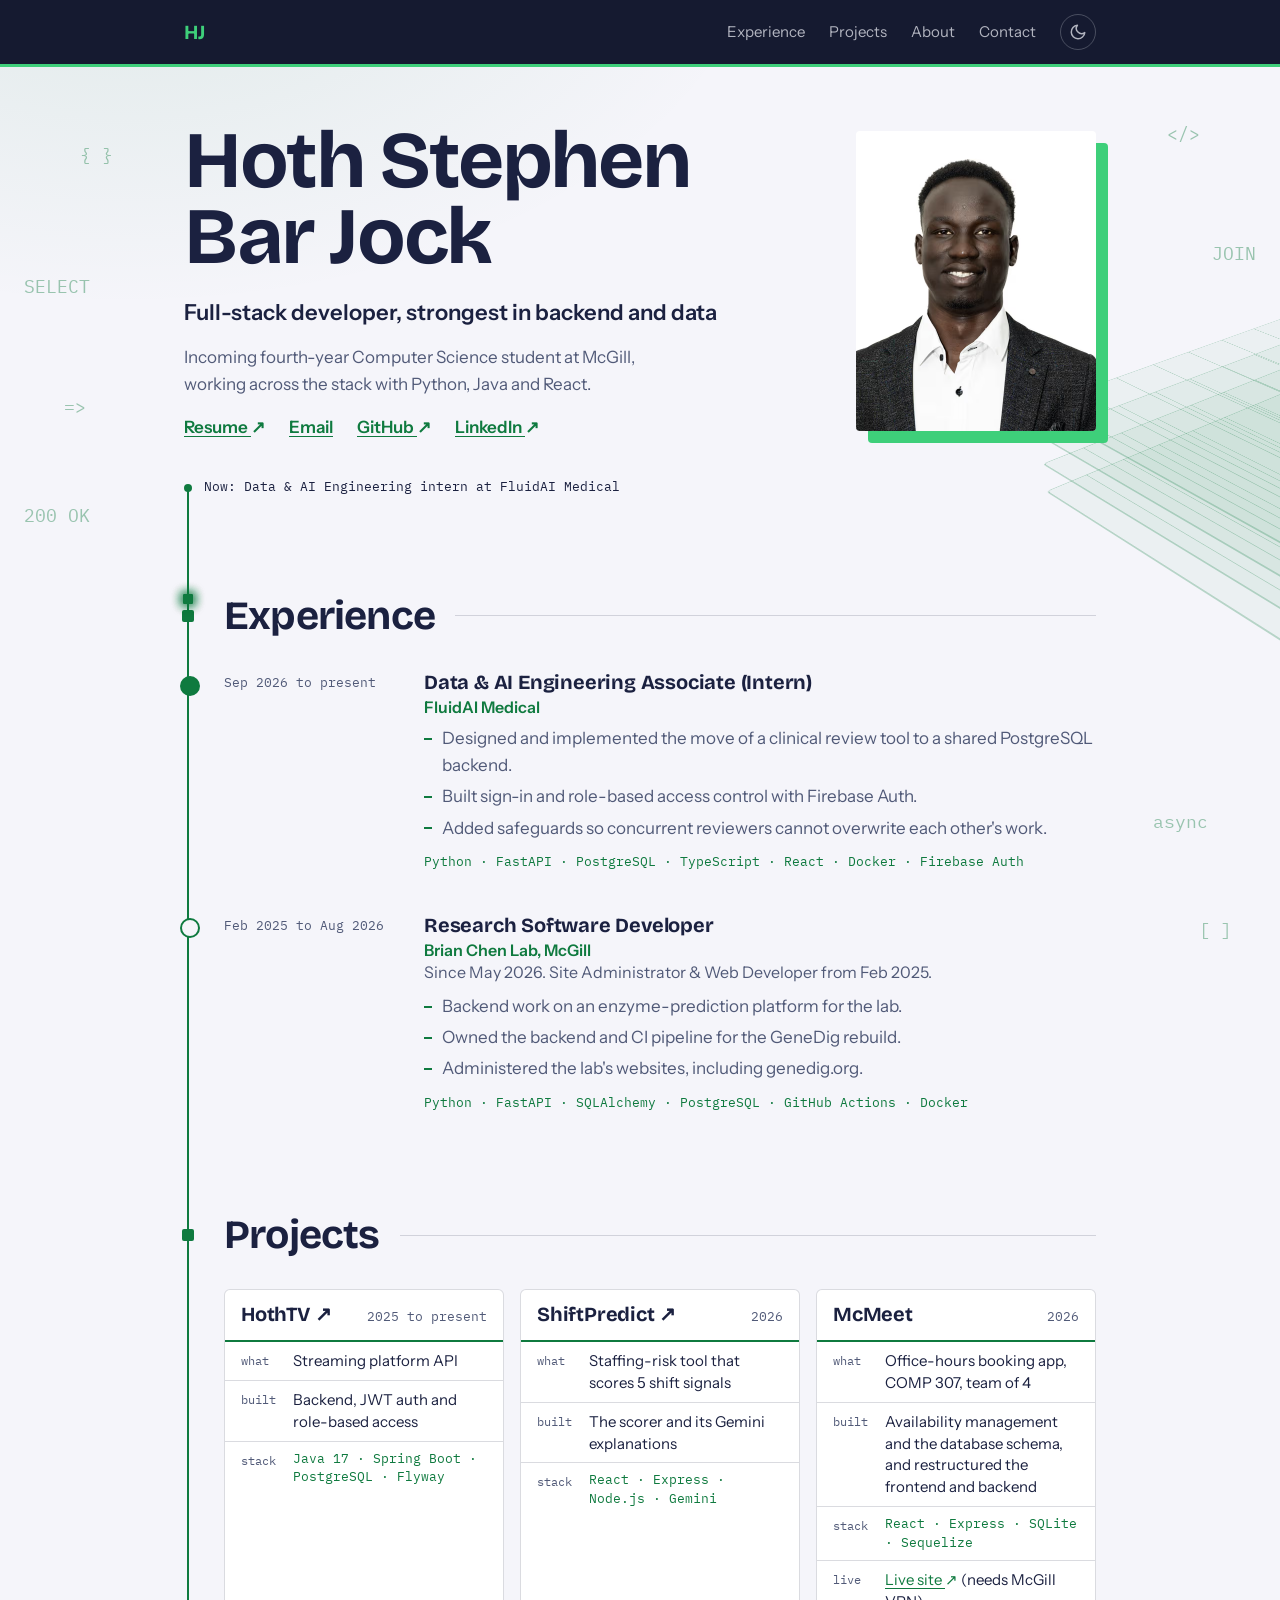
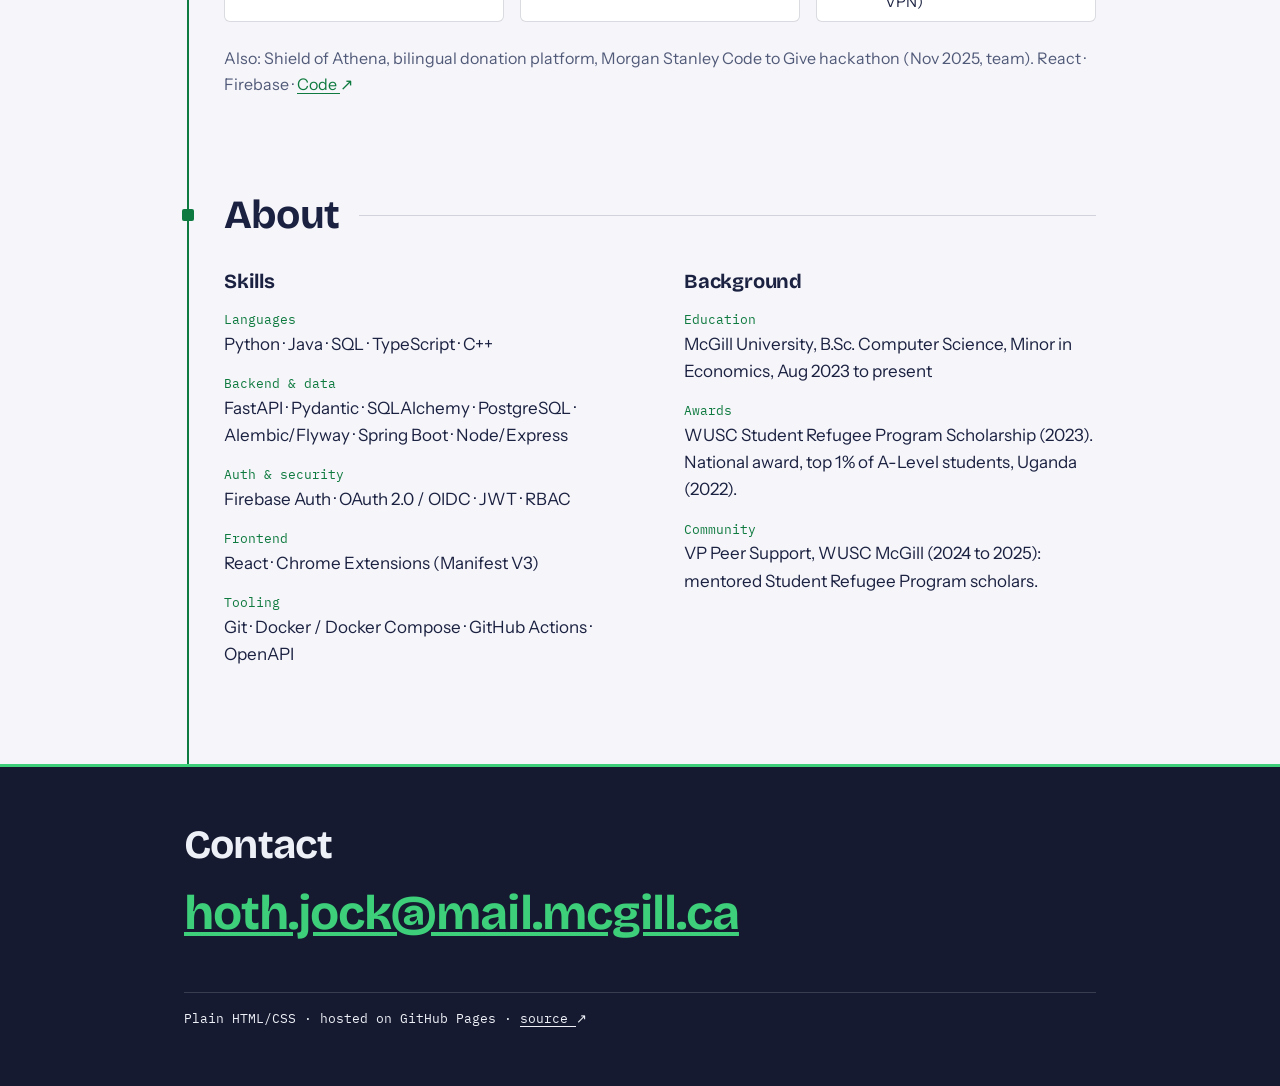
==== commit 5b092982: "Match the header to the footer and add a light/dark toggle" ====
--- a/index.html
+++ b/index.html
@@ -2,7 +2,7 @@
 <html lang="en">
 <head>
   <meta charset="utf-8">
-  <meta http-equiv="Content-Security-Policy" content="default-src 'self'; img-src 'self'; style-src 'self'; font-src 'self'; script-src 'none'; object-src 'none'; base-uri 'self'; form-action 'none'">
+  <meta http-equiv="Content-Security-Policy" content="default-src 'self'; img-src 'self'; style-src 'self'; font-src 'self'; script-src 'self' https://static.cloudflareinsights.com; connect-src 'self' https://cloudflareinsights.com; object-src 'none'; base-uri 'self'; form-action 'none'">
   <meta name="referrer" content="strict-origin-when-cross-origin">
   <meta name="viewport" content="width=device-width, initial-scale=1">
   <title>Hoth Stephen Bar Jock, software developer</title>
@@ -27,6 +27,7 @@
   <link rel="apple-touch-icon" href="/apple-touch-icon.png">
   <link rel="preload" href="/assets/fonts/bricolage-grotesque-latin-700-normal.woff2" as="font" type="font/woff2" crossorigin>
   <link rel="stylesheet" href="/assets/style.css">
+  <script src="/assets/theme.js"></script>
   <script type="application/ld+json">
   {
     "@context": "https://schema.org",
@@ -53,12 +54,18 @@
   <nav aria-label="Main navigation">
     <div class="bar">
       <a class="brand" href="#main" aria-label="Back to top">HJ</a>
-      <ul role="list">
-        <li><a href="#experience">Experience</a></li>
-        <li><a href="#projects">Projects</a></li>
-        <li><a href="#about">About</a></li>
-        <li><a href="#contact">Contact</a></li>
-      </ul>
+      <div class="bar-end">
+        <ul role="list">
+          <li><a href="#experience">Experience</a></li>
+          <li><a href="#projects">Projects</a></li>
+          <li><a href="#about">About</a></li>
+          <li><a href="#contact">Contact</a></li>
+        </ul>
+        <button type="button" class="theme-toggle" aria-label="Switch theme" hidden>
+          <svg class="sun" viewBox="0 0 24 24" fill="none" stroke="currentColor" stroke-width="2" stroke-linecap="round" aria-hidden="true" focusable="false"><circle cx="12" cy="12" r="4"/><path d="M12 2v2M12 20v2M4.93 4.93l1.41 1.41M17.66 17.66l1.41 1.41M2 12h2M20 12h2M4.93 19.07l1.41-1.41M17.66 6.34l1.41-1.41"/></svg>
+          <svg class="moon" viewBox="0 0 24 24" fill="none" stroke="currentColor" stroke-width="2" stroke-linecap="round" stroke-linejoin="round" aria-hidden="true" focusable="false"><path d="M21 12.79A9 9 0 1 1 11.21 3 7 7 0 0 0 21 12.79z"/></svg>
+        </button>
+      </div>
     </div>
   </nav>
 
--- a/assets/style.css
+++ b/assets/style.css
@@ -27,8 +27,8 @@
 }
 
 :root {
+  color-scheme: dark;
   --bg: #151a30;
-  --bg-nav: rgba(21,26,48,0.985);
   --surface: #1e2542;
   --text: #eef0f7;
   --muted: #aab1c8;
@@ -50,10 +50,11 @@
   --line: 0.1875rem;
 }
 
+/* Light theme: follows the system unless the toggle chose dark, or the toggle chose light */
 @media (prefers-color-scheme: light) {
-  :root {
+  :root:not([data-theme="dark"]) {
+    color-scheme: light;
     --bg: #f5f5fa;
-    --bg-nav: rgba(245,245,250,0.985);
     --surface: #ffffff;
     --text: #1b2140;
     --muted: #515a78;
@@ -67,6 +68,23 @@
     --plane-fill: rgba(15,122,63,0.04);
     --border: rgba(27,33,64,0.16);
   }
+}
+
+:root[data-theme="light"] {
+  color-scheme: light;
+  --bg: #f5f5fa;
+  --surface: #ffffff;
+  --text: #1b2140;
+  --muted: #515a78;
+  --accent: #0f7a3f;
+  --on-accent: #ffffff;
+  --glow: rgba(15,122,63,0.1);
+  --band: #151a30;
+  --on-band: #eef0f7;
+  --token: rgba(15,122,63,0.4);
+  --plane: rgba(15,122,63,0.24);
+  --plane-fill: rgba(15,122,63,0.04);
+  --border: rgba(27,33,64,0.16);
 }
 
 * { box-sizing: border-box; margin: 0; padding: 0; }
@@ -127,12 +145,14 @@
 }
 
 /* Nav */
+/* Same navy band and green rule as the footer, mirrored to the bottom edge */
 nav {
   position: sticky;
   top: 0;
   z-index: 50;
-  background: var(--bg-nav);
-  border-bottom: 1px solid var(--border);
+  background: var(--band);
+  color: var(--on-band);
+  border-bottom: 3px solid var(--frame);
 }
 
 .bar {
@@ -153,7 +173,7 @@
 }
 
 nav .brand {
-  color: var(--accent);
+  color: var(--frame);
   font-family: var(--display);
   font-size: 1.25rem;
   font-weight: 700;
@@ -163,12 +183,45 @@
 nav a {
   display: inline-block;
   padding-block: 0.25rem;
-  color: var(--muted);
+  color: rgba(238,240,247,0.72);
   font-size: 0.9375rem;
   text-decoration: none;
   transition: color 0.15s;
 }
-nav a:hover { color: var(--text); }
+nav a:hover { color: var(--on-band); }
+
+.theme-toggle {
+  display: inline-grid;
+  place-items: center;
+  width: 2.25rem;
+  height: 2.25rem;
+  flex: none;
+  border: 1px solid rgba(238,240,247,0.24);
+  border-radius: 50%;
+  background: transparent;
+  color: rgba(238,240,247,0.72);
+  cursor: pointer;
+  transition: color 0.15s, border-color 0.15s;
+}
+.theme-toggle[hidden] { display: none; }
+.theme-toggle:hover { color: var(--on-band); border-color: var(--frame); }
+.theme-toggle:focus-visible { outline: 2px solid var(--frame); outline-offset: 3px; }
+.theme-toggle svg { width: 1.125rem; height: 1.125rem; }
+
+/* Show the sun in dark mode (switch to light) and the moon in light mode */
+.theme-toggle .moon { display: none; }
+@media (prefers-color-scheme: light) {
+  :root:not([data-theme="dark"]) .theme-toggle .sun { display: none; }
+  :root:not([data-theme="dark"]) .theme-toggle .moon { display: block; }
+}
+:root[data-theme="light"] .theme-toggle .sun { display: none; }
+:root[data-theme="light"] .theme-toggle .moon { display: block; }
+
+.bar-end {
+  display: flex;
+  align-items: center;
+  gap: 1.5rem;
+}
 
 /* Layout */
 main {
@@ -572,6 +625,17 @@
 
   nav a { font-size: 0.875rem; }
 
+  .bar-end { gap: 1rem; }
+}
+
+/* Narrow phones: keep links and the theme button on one line under the sticky bar */
+@media (max-width: 25rem) {
+  .bar { gap: 0.75rem; }
+  .bar-end,
+  nav ul { gap: 0.25rem 0.625rem; }
+  nav a { font-size: 0.8125rem; }
+  .theme-toggle { width: 1.75rem; height: 1.75rem; }
+  .theme-toggle svg { width: 1rem; height: 1rem; }
 }
 
 .line { display: block; }
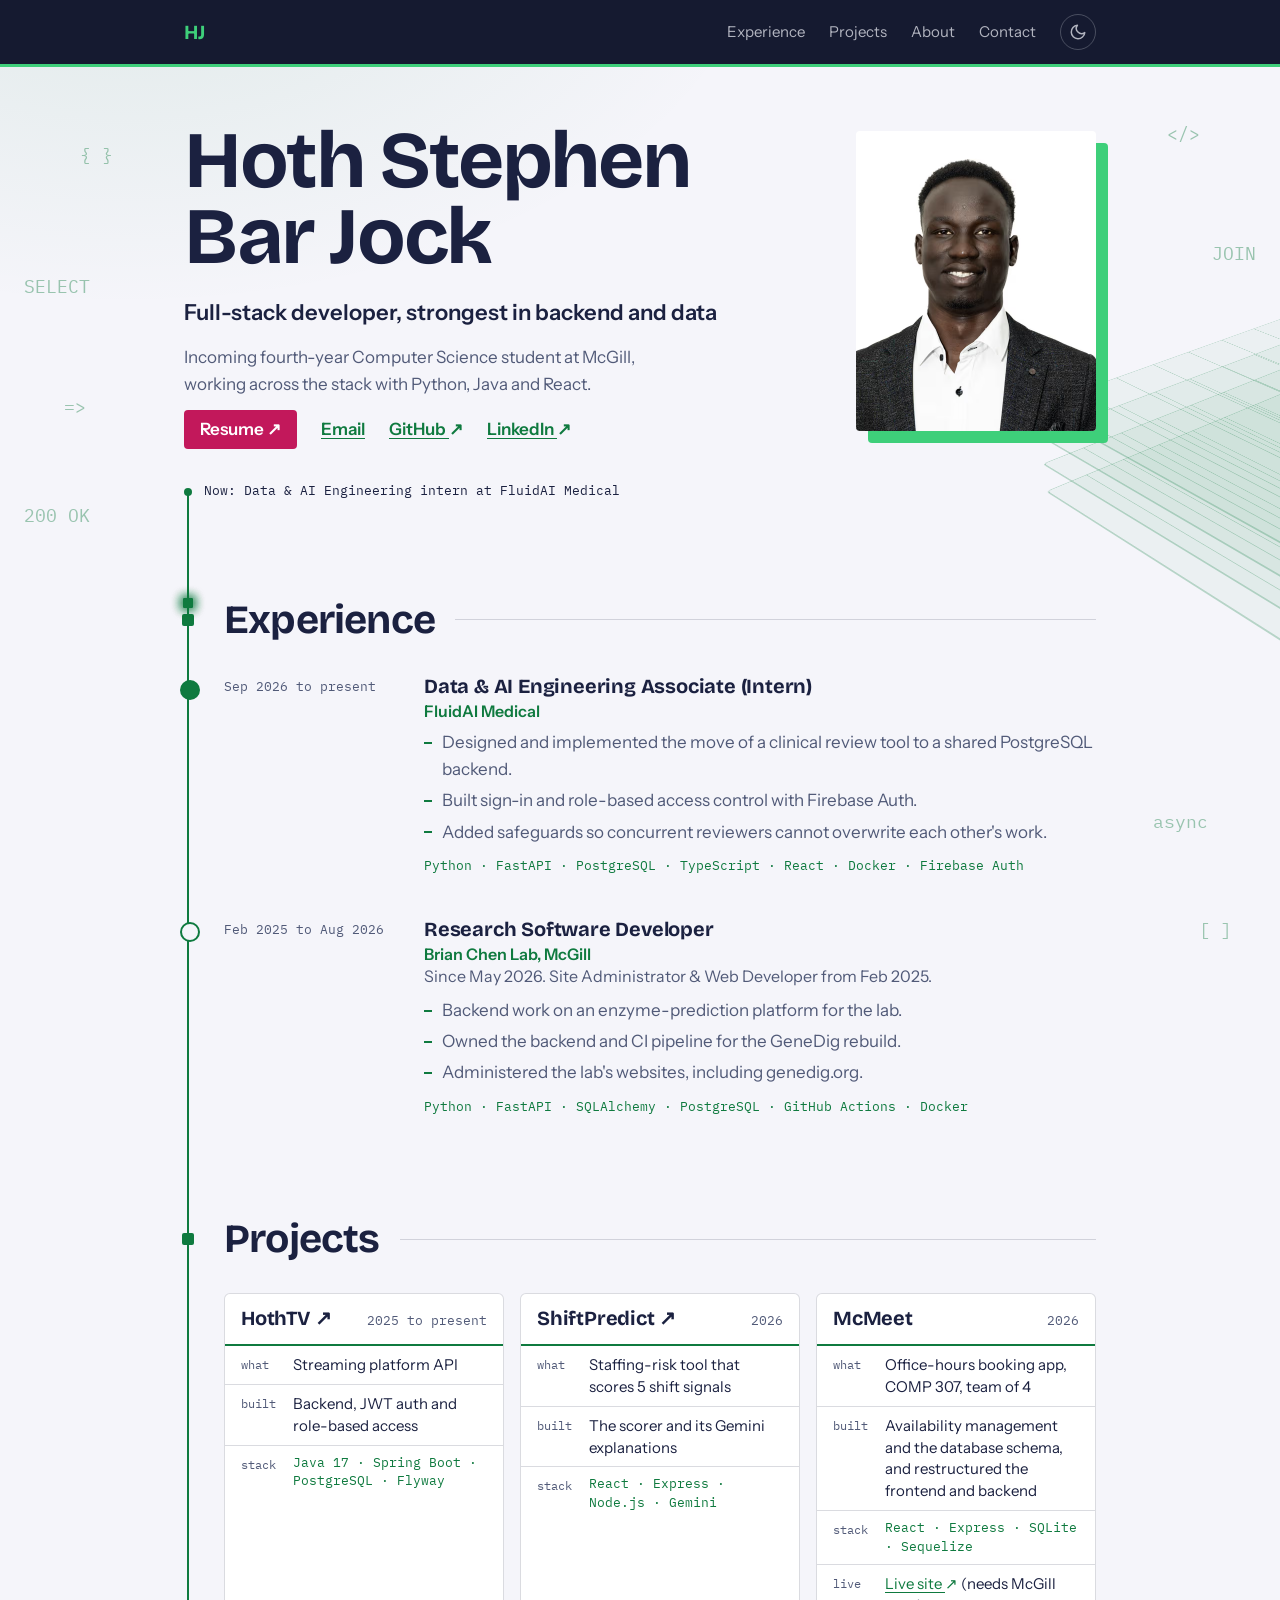
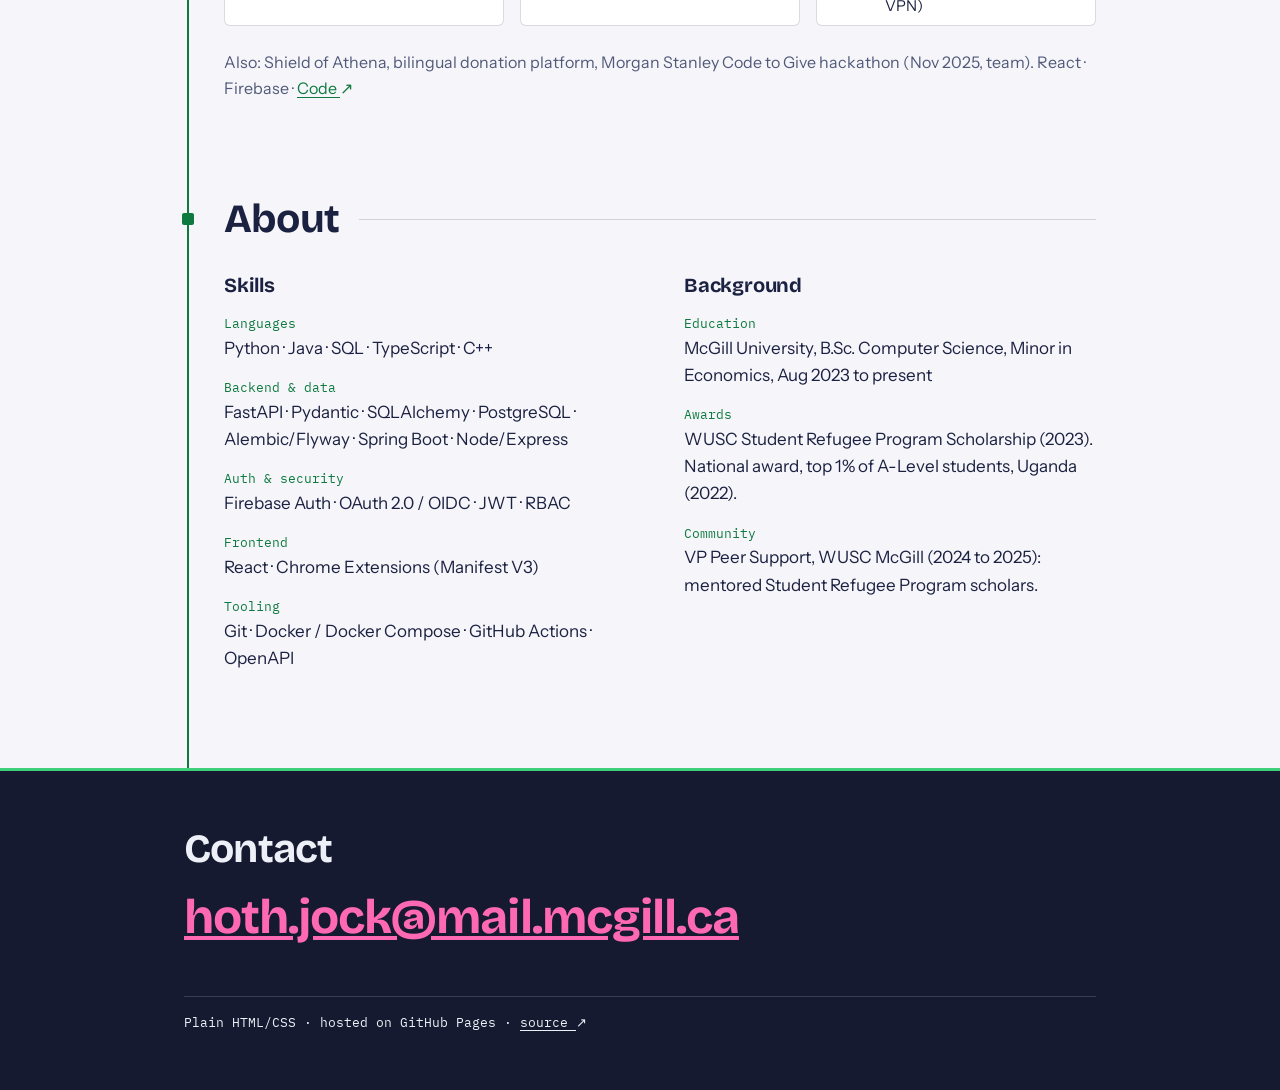
==== commit e1bd6741: "Make Resume a pink button and the contact email pink" ====
--- a/index.html
+++ b/index.html
@@ -76,7 +76,7 @@
         <p class="headline">Full-stack developer, strongest in backend and data</p>
         <p class="bio">Incoming fourth-year Computer Science student at McGill, working across the stack with Python, Java and React.</p>
         <ul class="links" role="list">
-          <li><a href="/assets/Hoth_Jock_Resume.pdf" target="_blank" rel="noopener noreferrer">Resume <span class="arrow" aria-hidden="true">↗</span><span class="vh"> (PDF, opens in new tab)</span></a></li>
+          <li><a class="cta" href="/assets/Hoth_Jock_Resume.pdf" target="_blank" rel="noopener noreferrer">Resume <span class="arrow" aria-hidden="true">↗</span><span class="vh"> (PDF, opens in new tab)</span></a></li>
           <li><a href="mailto:hoth.jock@mail.mcgill.ca">Email</a></li>
           <li><a href="https://github.com/hothbar" target="_blank" rel="noopener noreferrer">GitHub <span class="arrow" aria-hidden="true">↗</span><span class="vh"> (opens in new tab)</span></a></li>
           <li><a href="https://www.linkedin.com/in/hothjock" target="_blank" rel="noopener noreferrer">LinkedIn <span class="arrow" aria-hidden="true">↗</span><span class="vh"> (opens in new tab)</span></a></li>
--- a/assets/style.css
+++ b/assets/style.css
@@ -35,6 +35,9 @@
   --accent: #3ecf7a;
   --on-accent: #151a30;
   --frame: #3ecf7a;
+  --pink: #ff4fa3;
+  --on-pink: #151a30;
+  --pink-band: #ff69b4;
   --glow: rgba(62,207,122,0.13);
   --band: #1e2542;
   --on-band: #eef0f7;
@@ -60,6 +63,10 @@
     --muted: #515a78;
     --accent: #0f7a3f;
     --on-accent: #ffffff;
+  --pink: #c2185b;
+  --on-pink: #ffffff;
+    --pink: #c2185b;
+    --on-pink: #ffffff;
     --glow: rgba(15,122,63,0.1);
     --band: #151a30;
     --on-band: #eef0f7;
@@ -78,6 +85,8 @@
   --muted: #515a78;
   --accent: #0f7a3f;
   --on-accent: #ffffff;
+  --pink: #c2185b;
+  --on-pink: #ffffff;
   --glow: rgba(15,122,63,0.1);
   --band: #151a30;
   --on-band: #eef0f7;
@@ -338,6 +347,23 @@
 
 .links a { display: inline-block; padding-block: 0.25rem; }
 
+/* Resume is the one solid button on the page, so it reads as the first thing to click */
+.links { align-items: center; }
+
+.links a.cta {
+  padding: 0.375rem 1rem;
+  border-radius: 4px;
+  background: var(--pink);
+  color: var(--on-pink);
+  text-decoration: none;
+  transition: transform 0.15s, box-shadow 0.15s;
+}
+.links a.cta:hover {
+  transform: translate(-0.125rem, -0.125rem);
+  box-shadow: 0.25rem 0.25rem 0 var(--text);
+}
+.links a.cta:focus-visible { outline-color: var(--pink); }
+
 /* The offset block sits behind the photo so its white backdrop reads as a deliberate frame in both themes. */
 .portrait {
   display: block;
@@ -583,7 +609,7 @@
   overflow-wrap: anywhere;
 }
 
-.mail a { color: var(--frame); }
+.mail a { color: var(--pink-band); }
 
 footer .stack {
   margin-top: 0;
@@ -947,7 +973,8 @@
   *::after { transition: none !important; }
 
   a:hover .arrow,
-  a:focus-visible .arrow { transform: none; }
+  a:focus-visible .arrow,
+  .links a.cta:hover { transform: none; }
 }
 
 @media (forced-colors: active) {
